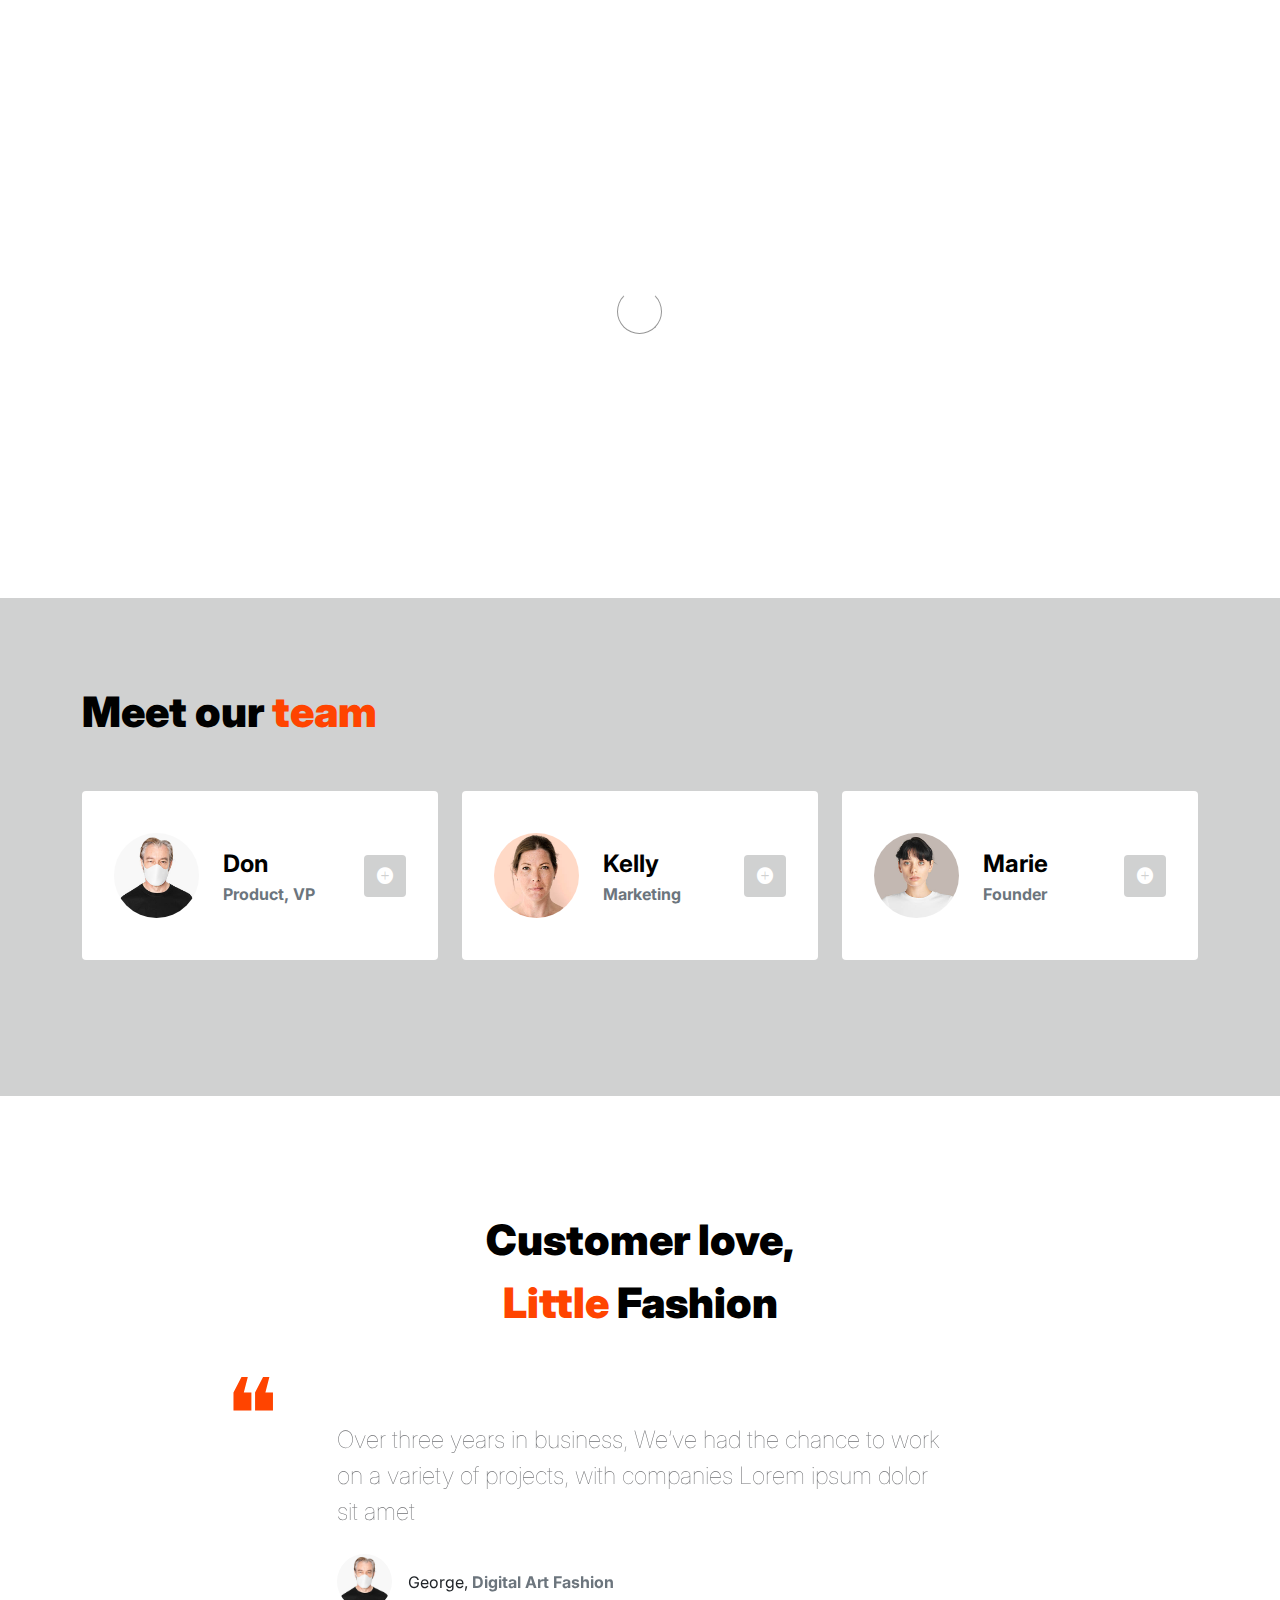
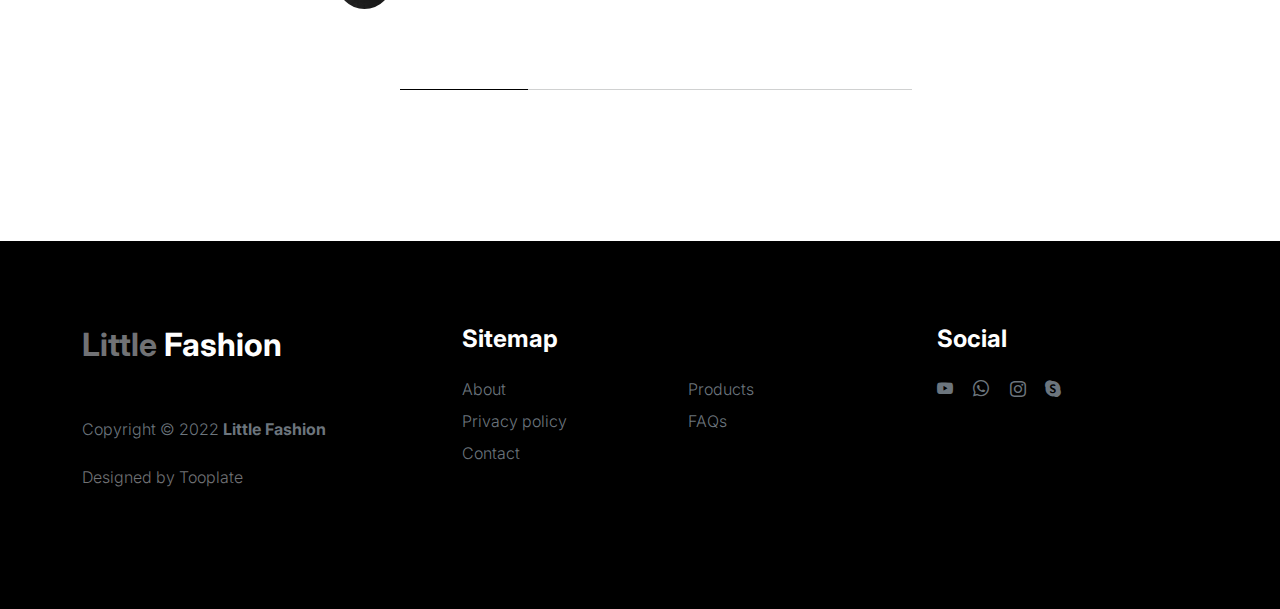
==== about.html @ 585306a7 "about.html" ====
<!doctype html>
<html lang="en">
    <head>
        <meta charset="utf-8">
        <meta name="viewport" content="width=device-width, initial-scale=1">

        <meta name="description" content="">
        <meta name="author" content="">

        <title>About | Pahae Muara Energi</title>

        <!-- CSS FILES -->
        <link rel="preconnect" href="https://fonts.googleapis.com">

        <link rel="preconnect" href="https://fonts.gstatic.com" crossorigin>

        <link href="https://fonts.googleapis.com/css2?family=Inter:wght@100;300;400;700;900&display=swap" rel="stylesheet">

        <link href="css/bootstrap.min.css" rel="stylesheet">
        <link href="css/bootstrap-icons.css" rel="stylesheet">

        <link rel="stylesheet" href="css/slick.css"/>

        <link href="css/tooplate-little-fashion.css" rel="stylesheet">
        
<!--

Tooplate 2127 Little Fashion

https://www.tooplate.com/view/2127-little-fashion

-->
    </head>
    
    <body>

        <section class="preloader">
            <div class="spinner">
                <span class="sk-inner-circle"></span>
            </div>
        </section>
    
        <main>

            <nav class="navbar navbar-expand-lg">
                <div class="container">
                    <button class="navbar-toggler" type="button" data-bs-toggle="collapse" data-bs-target="#navbarNav" aria-controls="navbarNav" aria-expanded="false" aria-label="Toggle navigation">
                        <span class="navbar-toggler-icon"></span>
                    </button>

                    <a class="navbar-brand" href="index.html">
                        <img src="images/favicon.png" alt="" class="img-fluid" width="25" height="32">  
                        <strong>PT Pahae Muara <span>Energi</span></strong>
                    </a>

                    <!--
                    <div class="d-lg-none">
                        <a href="sign-in.html" class="bi-person custom-icon me-3"></a>

                        <a href="product-detail.html" class="bi-bag custom-icon"></a>
                    </div>
                    -->

                    <div class="collapse navbar-collapse" id="navbarNav">
                        <ul class="navbar-nav mx-auto">
                            <li class="nav-item">
                                <a class="nav-link" href="index.html">Home</a>
                            </li>

                            <li class="nav-item">
                                <a class="nav-link active" href="about.html">About</a>
                            </li>

                            <li class="nav-item">
                                <a class="nav-link" href="products.html">Products & Services</a>
                            </li>

                            <li class="nav-item">
                                <a class="nav-link" href="faq.html">FAQs</a>
                            </li>

                            <li class="nav-item">
                                <a class="nav-link" href="contact.html">Contact</a>
                            </li>
                        </ul>

                        <!--
                        <div class="d-none d-lg-block">
                            <a href="sign-in.html" class="bi-person custom-icon me-3"></a>

                            <a href="product-detail.html" class="bi-bag custom-icon"></a>
                        </div>
                        -->
                        
                    </div>
                </div>
            </nav>

            <header class="site-header section-padding-img site-header-image">
                <div class="container">
                    <div class="row">

                        <div class="col-lg-6 col-12 header-info">
                            <h1>
                                <span class="d-block text-primary">Company</span>
                                <span class="d-block text-dark">Fashion</span>
                            </h1>
                        </div>
                    </div>
                </div>

                <img src="images/header/businesspeople-meeting-office-working.jpg" class="header-image img-fluid" alt="">
            </header>

            <section class="team section-padding">
                <div class="container">
                    <div class="row">

                        <div class="col-12">
                            <h2 class="mb-5">Meet our <span>team</span></h2>
                        </div>

                        <div class="col-lg-4 mb-4 col-12">
                            <div class="team-thumb d-flex align-items-center">
                                <img src="images/people/senior-man-wearing-white-face-mask-covid-19-campaign-with-design-space.jpeg" class="img-fluid custom-circle-image team-image me-4" alt="">

                                <div class="team-info">
                                    <h5 class="mb-0">Don</h5>
                                    <strong class="text-muted">Product, VP</strong>

                                    <!-- Button trigger modal -->
                                    <button type="button" class="btn custom-modal-btn" data-bs-toggle="modal" data-bs-target="#don">
                                      <i class="bi-plus-circle-fill"></i>
                                    </button>

                                </div>
                            </div>
                        </div>

                        <div class="col-lg-4 mb-4 col-12">
                            <div class="team-thumb d-flex align-items-center">
                                <img src="images/people/portrait-british-woman.jpeg" class="img-fluid custom-circle-image team-image me-4" alt="">

                                <div class="team-info">
                                    <h5 class="mb-0">Kelly</h5>
                                    <strong class="text-muted">Marketing</strong>

                                    <!-- Button trigger modal -->
                                    <button type="button" class="btn custom-modal-btn" data-bs-toggle="modal" data-bs-target="#kelly">
                                      <i class="bi-plus-circle-fill"></i>
                                    </button>
                                </div>
                            </div>
                        </div>

                        <div class="col-lg-4 mb-lg-0 mb-4 col-12">
                            <div class="team-thumb d-flex align-items-center">
                                <img src="images/people/beautiful-woman-face-portrait-brown-background.jpeg" class="img-fluid custom-circle-image team-image me-4" alt="">

                                <div class="team-info">
                                    <h5 class="mb-0">Marie</h5>
                                    <strong class="text-muted">Founder</strong>

                                    <!-- Button trigger modal -->
                                    <button type="button" class="btn custom-modal-btn" data-bs-toggle="modal" data-bs-target="#marie">
                                      <i class="bi-plus-circle-fill"></i>
                                    </button>
                                </div>
                            </div>
                        </div>

                    </div>
                </div>
            </section>

            <section class="testimonial section-padding">
                <div class="container">
                    <div class="row">

                        <div class="col-lg-9 mx-auto col-11">
                            <h2 class="text-center">Customer love, <br> <span>Little</span> Fashion</h2>

                            <div class="slick-testimonial">
                                <div class="slick-testimonial-caption">
                                    <p class="lead">Over three years in business, We’ve had the chance to work on a variety of projects, with companies Lorem ipsum dolor sit amet</p>

                                    <div class="slick-testimonial-client d-flex align-items-center mt-4">
                                        <img src="images/people/senior-man-wearing-white-face-mask-covid-19-campaign-with-design-space.jpeg" class="img-fluid custom-circle-image me-3" alt="">

                                        <span>George, <strong class="text-muted">Digital Art Fashion</strong></span>
                                    </div>
                                </div>

                                <div class="slick-testimonial-caption">
                                    <p class="lead">Over three years in business, We’ve had the chance to work on a variety of projects, with companies Lorem ipsum dolor sit amet</p>

                                    <div class="slick-testimonial-client d-flex align-items-center mt-4">
                                        <img src="images/people/beautiful-woman-face-portrait-brown-background.jpeg" class="img-fluid custom-circle-image me-3" alt="">

                                        <span>Sandar, <strong class="text-muted">Zoom Fashion Idea</strong></span>
                                    </div>
                                </div>

                                <div class="slick-testimonial-caption">
                                    <p class="lead">Over three years in business, We’ve had the chance to work on a variety of projects, with companies Lorem ipsum dolor sit amet</p>

                                    <div class="slick-testimonial-client d-flex align-items-center mt-4">
                                        <img src="images/people/portrait-british-woman.jpeg" class="img-fluid custom-circle-image me-3" alt="">

                                        <span>Marie, <strong class="text-muted">Art Fashion Design</strong></span>
                                    </div>
                                </div>

                                <div class="slick-testimonial-caption">
                                    <p class="lead">Over three years in business, We’ve had the chance to work on a variety of projects, with companies Lorem ipsum dolor sit amet</p>

                                    <div class="slick-testimonial-client d-flex align-items-center mt-4">
                                        <img src="images/people/woman-wearing-mask-face-closeup-covid-19-green-background.jpeg" class="img-fluid custom-circle-image me-3" alt="">

                                        <span>Catherine, <strong class="text-muted">Dress Fashion</strong></span>
                                    </div>
                                </div>
                            </div>
                        </div>

                    </div>
                </div>
            </section>

        </main>

        <footer class="site-footer">
            <div class="container">
                <div class="row">

                    <div class="col-lg-3 col-10 me-auto mb-4">
                        <h4 class="text-white mb-3"><a href="index.html">Little</a> Fashion</h4>
                        <p class="copyright-text text-muted mt-lg-5 mb-4 mb-lg-0">Copyright © 2022 <strong>Little Fashion</strong></p>
                        <br>
                        <p class="copyright-text">Designed by <a href="https://www.tooplate.com/" target="_blank">Tooplate</a></p>
                    </div>

                    <div class="col-lg-5 col-8">
                        <h5 class="text-white mb-3">Sitemap</h5>

                        <ul class="footer-menu d-flex flex-wrap">
                            <li class="footer-menu-item"><a href="about.html" class="footer-menu-link">About</a></li>

                            <li class="footer-menu-item"><a href="#" class="footer-menu-link">Products</a></li>

                            <li class="footer-menu-item"><a href="#" class="footer-menu-link">Privacy policy</a></li>

                            <li class="footer-menu-item"><a href="#" class="footer-menu-link">FAQs</a></li>

                            <li class="footer-menu-item"><a href="#" class="footer-menu-link">Contact</a></li>
                        </ul>
                    </div>

                    <div class="col-lg-3 col-4">
                        <h5 class="text-white mb-3">Social</h5>

                        <ul class="social-icon">

                            <li><a href="#" class="social-icon-link bi-youtube"></a></li>

                            <li><a href="#" class="social-icon-link bi-whatsapp"></a></li>

                            <li><a href="#" class="social-icon-link bi-instagram"></a></li>

                            <li><a href="#" class="social-icon-link bi-skype"></a></li>
                        </ul>
                    </div>

                </div>
            </div>
        </footer>

        <!-- TEAM MEMBER MODAL -->
        <div class="modal fade" id="don" tabindex="-1" aria-labelledby="exampleModalLabel" aria-hidden="true">
            <div class="modal-dialog modal-dialog-centered modal-lg">
                <div class="modal-content border-0">
                    <div class="modal-header flex-column">
                        <h3 class="modal-title" id="exampleModalLabel">Don Haruko</h3>

                        <h6 class="text-muted">Product, VP</h6>

                        <button type="button" class="btn-close" data-bs-dismiss="modal" aria-label="Close"></button>
                    </div>

                    <div class="modal-body">
                        <h5 class="mb-4">Over three years in business had the chance to work on variety of projects, with companies</h5>

                        <div class="row mb-4">
                            <div class="col-lg-6 col-12">
                                <p>Lorem ipsum dolor sit amet, consectetur adipiscing elit, sed do eiusmod tempor incididunt ut labore et dolore magna aliqua.</p>
                            </div>

                            <div class="col-lg-6 col-12">
                                <p>Incididunt ut labore et dolore magna aliqua. Quis ipsum suspendisse commodo viverra.</p>
                            </div>
                        </div>

                        <ul class="social-icon">
                            <li class="me-3"><strong>Where to find?</strong></li>

                            <li><a href="#" class="social-icon-link bi-youtube"></a></li>

                            <li><a href="#" class="social-icon-link bi-whatsapp"></a></li>

                            <li><a href="#" class="social-icon-link bi-instagram"></a></li>
                        </ul>
                    </div>
                </div>

            </div>
        </div>

        <!-- TEAM MEMBER MODAL -->
        <div class="modal fade" id="kelly" tabindex="-1" aria-labelledby="exampleModalLabel" aria-hidden="true">
            <div class="modal-dialog modal-dialog-centered modal-lg">
                <div class="modal-content border-0">
                    <div class="modal-header flex-column">
                        <h3 class="modal-title" id="exampleModalLabel">Kelly Lisa</h3>

                        <h6 class="text-muted">Global, Head of Marketing</h6>

                        <button type="button" class="btn-close" data-bs-dismiss="modal" aria-label="Close"></button>
                    </div>

                    <div class="modal-body">
                        <h5 class="mb-4">Over three years in business had the chance to work on variety of projects, with companies</h5>

                        <div class="row mb-4">
                            <div class="col-lg-6 col-12">
                                <p>Lorem ipsum dolor sit amet, consectetur adipiscing elit, sed do eiusmod tempor incididunt ut labore et dolore magna aliqua.</p>
                            </div>

                            <div class="col-lg-6 col-12">
                                <p>Incididunt ut labore et dolore magna aliqua. Quis ipsum suspendisse commodo viverra.</p>
                            </div>
                        </div>

                        <ul class="social-icon">
                            <li class="me-3"><strong>Where to find?</strong></li>

                            <li><a href="#" class="social-icon-link bi-facebook"></a></li>

                            <li><a href="#" class="social-icon-link bi-instagram"></a></li>
                        </ul>
                    </div>
                </div>

            </div>
        </div>

        <!-- TEAM MEMBER MODAL -->
        <div class="modal fade" id="marie" tabindex="-1" aria-labelledby="exampleModalLabel" aria-hidden="true">
            <div class="modal-dialog modal-dialog-centered modal-lg">
                <div class="modal-content border-0">
                    <div class="modal-header flex-column">
                        <h3 class="modal-title" id="exampleModalLabel">Marie Sam</h3>

                        <h6 class="text-muted">Founder & CEO</h6>

                        <button type="button" class="btn-close" data-bs-dismiss="modal" aria-label="Close"></button>
                    </div>

                    <div class="modal-body">
                        <h5 class="mb-4">Over three years in business had the chance to work on variety of projects, with companies</h5>

                        <div class="row mb-4">
                            <div class="col-lg-6 col-12">
                                <p>Lorem ipsum dolor sit amet, consectetur adipiscing elit, sed do eiusmod tempor incididunt ut labore et dolore magna aliqua.</p>
                            </div>

                            <div class="col-lg-6 col-12">
                                <p>Incididunt ut labore et dolore magna aliqua. Quis ipsum suspendisse commodo viverra.</p>
                            </div>
                        </div>

                        <ul class="social-icon">
                            <li class="me-3"><strong>Where to find?</strong></li>

                            <li><a href="#" class="social-icon-link bi-twitter"></a></li>

                            <li><a href="#" class="social-icon-link bi-linkedin"></a></li>

                            <li><a href="#" class="social-icon-link bi-envelope"></a></li>
                        </ul>
                    </div>
                </div>

            </div>
        </div>

        <!-- JAVASCRIPT FILES -->
        <script src="js/jquery.min.js"></script>
        <script src="js/bootstrap.bundle.min.js"></script>
        <script src="js/Headroom.js"></script>
        <script src="js/jQuery.headroom.js"></script>
        <script src="js/slick.min.js"></script>
        <script src="js/custom.js"></script>

    </body>
</html>
---- css/tooplate-little-fashion.css ----
/*

Tooplate 2127 Little Fashion

https://www.tooplate.com/view/2127-little-fashion

*/


/*---------------------------------------
  CUSTOM PROPERTIES ( VARIABLES )             
-----------------------------------------*/
:root {
  --white-color:                #FFFFFF;
  --primary-color:              #FF4400;
  --section-bg-color:           #f0f8ff;
  --dark-color:                 #000000;
  --grey-color:                 #d0d1d1;
  --p-color:                    #717275;

  --body-font-family:           'Inter', sans-serif;

  --h5-font-size:               24px;
  --p-font-size:                20px;
  --copyright-text-font-size:   16px;
  --product-link-font-size:     14px;
  --custom-link-font-size:      12px;

  --font-weight-thin:           100;
  --font-weight-light:          300;
  --font-weight-normal:         400;
  --font-weight-bold:           700;
  --font-weight-black:          900;
}

body,
html {
  height: 100%;
}

html {
  scroll-behavior: smooth;
}

@media screen and (prefers-reduced-motion: reduce) {
  html {
    scroll-behavior: auto;
  }
}

body {
    background: var(--white-color);
    font-family: var(--body-font-family);    
    position: relative;
}

/*---------------------------------------
  TYPOGRAPHY               
-----------------------------------------*/

h2,
h3,
h4,
h5,
h6 {
  color: var(--dark-color);
  line-height: inherit;
}

h1,
h2,
h3,
h4,
h5,
h6 {
  font-weight: var(--font-weight-bold);
}

h1,
h2 {
  font-weight: var(--font-weight-black);
}

h1 {
  font-size: 64px;
  line-height: normal;
}

h2 {
  font-size: 42px;
}

h3 {
  font-size: 36px;
}

h4 {
  font-size: 32px;
}

h5 {
  font-size: 24px;
}

h6 {
  font-size: 20px;
}

p {
  color: var(--p-color);
  font-size: var(--p-font-size);
  font-weight: var(--font-weight-light);
}

a, 
button {
  touch-action: manipulation;
  transition: all 0.3s;
}

a {
  color: var(--p-color);
  text-decoration: none;
}

a:hover {
  color: var(--primary-color);
}

.text-primary {
  color: var(--primary-color) !important;
}

::selection {
  background: var(--primary-color);
  color: var(--white-color);
}

/*---------------------------------------
  CUSTOM LINK               
-----------------------------------------*/
.custom-link {
  color: var(--p-color);
  font-size: var(--custom-link-font-size);
  font-weight: var(--font-weight-bold);
  text-transform: uppercase;
  position: relative;
}

.custom-link i {
  position: absolute;
  opacity: 0;
  bottom: 0;
  left: 100%;
  transition: all 0.3s;
  line-height: normal;
}

.custom-link:hover i {
  opacity: 1;
  left: 101%;
}

.lead {
  font-size: 1.5rem;
  font-weight: var(--font-weight-thin);
}

b,
strong {
  font-weight: var(--font-weight-bold);
}

/*---------------------------------------
  PRE LOADER               
-----------------------------------------*/
.preloader {
  position: fixed;
  top: 0;
  left: 0;
  width: 100%;
  height: 100%;
  z-index: 99999;
  display: flex;
  flex-flow: row nowrap;
  justify-content: center;
  align-items: center;
  background: none repeat scroll 0 0 var(--white-color);
}

.spinner {
  border: 1px solid transparent;
  border-radius: 5px;
  position: relative;
}

.spinner::before {
  content: '';
  box-sizing: border-box;
  position: absolute;
  top: 50%;
  left: 50%;
  width: 45px;
  height: 45px;
  margin-top: -10px;
  margin-left: -23px;
  border-radius: 50%;
  border: 1px solid #959595;
  border-top-color: var(--white-color);
  animation: spinner .9s linear infinite;
}

@keyframes spinner {
  to {transform: rotate(360deg);}
}

/*---------------------------------------
  CUSTOM BUTTON & ICON              
-----------------------------------------*/
.custom-btn {
  background: var(--dark-color);
  border-radius: 50px;
  color: var(--white-color);
  font-size: var(--copyright-text-font-size);
  text-transform: uppercase;
  padding: 16.50px 20px;
}

.social-btn {
  background: transparent;
  border: 1px solid var(--grey-color);
  color: var(--dark-color);
  text-transform: none;
}

.social-btn:hover {
  border-color: transparent;
}

.cart-form-select {
  border-radius: 0;
  padding-top: 15px;
  padding-bottom: 15px;
}

.cart-btn {
  border-radius: 0;
  width: 100%;
  font-size: var(--product-link-font-size);
}

.custom-btn:hover,
.slick-slideshow .custom-btn:hover {
  background: var(--primary-color);
  color: var(--white-color);
}

.custom-icon {
  color: var(--p-color);
  font-size: 24px;
}

.custom-icon {
  display: inline-block;
  vertical-align: middle;
}

.bi-bag.custom-icon {
  font-size: 17px;
}

.featured-icon {
  color: var(--grey-color);
  font-size: 52px;
}

/*---------------------------------------
  DIV SEPARATOR               
-----------------------------------------*/
.div-separator {
  position: relative;
}

.div-separator::before {
  content: "";
  height: 1px;
  background: var(--grey-color);
  display: block;
  width: 100%;
}

.div-separator span {
  position: absolute;
  top: 50%;
  margin-left: -22.5px;
  left: 50%;
  text-align: center;
  background: var(--white-color);
  margin-top: -11px;
  color: var(--dark-color);
  font-weight: var(--font-weight-bold);
  font-size: 14px;
  width: 35px;
  text-transform: uppercase;
}

/*---------------------------------------
  FULL IMAGE               
-----------------------------------------*/
.full-image-img {
  display: block;
  position: absolute;
  z-index: -1;
  right: 0;
  width: 100%;
  bottom: -120px;
  min-width: 650px;
}

@media (min-width: 1600px) {
  .full-image-img {
    bottom: -200px;
  }
}

/*---------------------------------------
  NAVIGATION               
-----------------------------------------*/
.navbar {
  background: var(--white-color);
  position: fixed;
  top: 0;
  right: 0;
  left: 0;
  padding: 15px 0;
  z-index: 2;
  will-change: transform;
  transition: transform 300ms linear;
}

.navbar span, h2 span, h4 span {
	color: var(--primary-color);
}

.navbar.headroom--not-top {
  padding: 10px 0;
}

.headroom--pinned {
  transform: translate(0, 0);
}

.headroom--unpinned {
  transform: translate(0, -150%);
}

.navbar-brand {
  color: var(--dark-color);
  font-size: 18px;
  font-weight: var(--font-weight-light);
  margin: 0;
  padding: 0;
}

.navbar-expand-lg .navbar-nav .nav-link {
  display: inline-block;
  padding: 0;
  margin-right: 1.5rem;
  margin-left: 1.5rem;
}

.nav-link {
  color: var(--p-color);
  font-size: 16px;
  position: relative;
}

.navbar .nav-link::after {
  position: absolute;
  top: 100%;
  left: 0;
  width: 100%;
  height: 2px;
  background: var(--grey-color);
  content: '';
  opacity: 0;
  -webkit-transition: opacity 0.3s, -webkit-transform 0.3s;
  -moz-transition: opacity 0.3s, -moz-transform 0.3s;
  transition: opacity 0.3s, transform 0.3s;
  -webkit-transform: translateY(10px);
  -moz-transform: translateY(10px);
  transform: translateY(10px);
}

.navbar .nav-link.active::after, 
.navbar .nav-link:hover::after {
  opacity: 1;
  -webkit-transform: translateY(0px);
  -moz-transform: translateY(0px);
  transform: translateY(0px);
}

.navbar .nav-link.active,
.navbar .nav-link:hover {
  color: var(--primary-color);
}

.nav-link:focus, 
.nav-link:hover {
  color: var(--p-color);
}

.navbar-toggler {
  border: 0;
  padding: 0;
  cursor: pointer;
  margin: 0;
  width: 20px;
  height: 25px;
  outline: none;
}

.navbar-toggler:focus {
  outline: none;
  box-shadow: none;
}

.navbar-toggler[aria-expanded="true"] .navbar-toggler-icon {
  background: transparent;
}

.navbar-toggler[aria-expanded="true"] .navbar-toggler-icon:before,
.navbar-toggler[aria-expanded="true"] .navbar-toggler-icon:after {
  transition: top 300ms 50ms ease, -webkit-transform 300ms 350ms ease;
  transition: top 300ms 50ms ease, transform 300ms 350ms ease;
  transition: top 300ms 50ms ease, transform 300ms 350ms ease, -webkit-transform 300ms 350ms ease;
  top: 0;
}

.navbar-toggler[aria-expanded="true"] .navbar-toggler-icon:before {
  transform: rotate(45deg);
}

.navbar-toggler[aria-expanded="true"] .navbar-toggler-icon:after {
  transform: rotate(-45deg);
}

.navbar-toggler .navbar-toggler-icon {
  background: var(--dark-color);
  transition: background 10ms 300ms ease;
  display: block;
  width: 25px;
  height: 2px;
  position: relative;
}

.navbar-toggler .navbar-toggler-icon::before,
.navbar-toggler .navbar-toggler-icon::after {
  transition: top 300ms 350ms ease, -webkit-transform 300ms 50ms ease;
  transition: top 300ms 350ms ease, transform 300ms 50ms ease;
  transition: top 300ms 350ms ease, transform 300ms 50ms ease, -webkit-transform 300ms 50ms ease;
  position: absolute;
  right: 0;
  left: 0;
  background: var(--dark-color);
  width: 25px;
  height: 2px;
  content: '';
}

.navbar-toggler .navbar-toggler-icon:before {
  top: -8px;
}

.navbar-toggler .navbar-toggler-icon:after {
  top: 8px;
}

/*---------------------------------------
  SITE HEADER              
-----------------------------------------*/
.site-header {
  background-color: var(--section-bg-color);
  position: relative;
  overflow: hidden;
  margin-top: 86px;
}

.site-header.section-padding {
  padding-top: 7rem;
  padding-bottom: 7rem;
}

.site-header.section-padding-img {
  padding-top: 10rem;
  padding-bottom: 10rem;
}

.header-image {
  position: absolute;
  top: 0;
  right: 0;
  width: 50%;
  height: 100%;
  object-fit: cover;
}

/*---------------------------------------
  SLICK SLIDESHOW               
-----------------------------------------*/
@media (min-width: 992px) {
  .slick-slideshow {
    height: 120vh;
  }
}

.slick-slideshow {
  margin-top: 50px;
}

.slick-title {
  color: var(--white-color);
}

.slick-custom {
  position: relative;
}

.slick-custom img {
  width: 100%;
  object-fit: cover;
}

.slick-bottom {
  background: linear-gradient(to top, var(--dark-color), transparent 90%);
  position: absolute;
  z-index: 2;
  bottom: 0;
  right: 0;
  left: 0;
  width: 100%;
  height: 100%;
}

.slick-bottom .container {
  position: absolute;
  top: 40%;
  left: 50%;
  transform: translate(-50%, -40%);
}

.slick-overlay {
  background: linear-gradient(to top, #000, transparent 120%);
  position: absolute;
  top: 0;
  right: 0;
  bottom: 0;
  left: 0;
}

.slick-slideshow .custom-btn {
  font-weight: var(--font-weight-bold);
  display: inline-block;
  padding-right: 32px;
  padding-left: 32px;
}

@media (min-width: 576px) {
  .slick-slideshow .slick-dots {
    max-width: 540px;
  }
}

@media (min-width: 768px) {
  .slick-slideshow .slick-dots {
    max-width: 720px;
  }
}

@media (min-width: 992px) {
  .slick-slideshow .slick-dots {
    max-width: 960px;
  }
}

@media (min-width: 1200px) {
  .slick-slideshow .slick-dots {
    max-width: 1140px;
  }
}

@media (min-width: 1400px) {
  .slick-slideshow .slick-dots {
    max-width: 1320px;
  }
}

.slick-slideshow .slick-dots {
  position: absolute;
  z-index: 2;
  top: 50%;
  left: 0;
  right: 0;
  transform: translate(0, -50%);
  margin: 0 auto;
  padding: 0;
}

.slick-slideshow .slick-dots li {
  background: transparent;
  border: 5px solid rgba(255, 255, 255, 0.35);
  border-radius: 100%;
  display: block;
  width: 30px;
  height: 30px;
  margin: 10px;
  padding: 5px;
  margin-left: auto;
  cursor: pointer;
}

.slick-slideshow .slick-dots button {
  background: transparent;
  border: none;
  color: transparent;
  display: block;
  width: 100%;
  height: 0;
  margin: 0;
  padding: 0;
  outline: none;
  height: 0;
}

.slick-slideshow .slick-dots li:hover,
.slick-slideshow .slick-dots .slick-active {
  background: var(--white-color);
}

/*---------------------------------------
  CUSTOM CIRCLE IMAGES               
-----------------------------------------*/

.custom-circle-image {
  border-radius: 100px;
  width: 55px;
  height: 55px;
}

.custom-circle-image.team-image {
  width: 85px;
  height: 85px;
}

/*---------------------------------------
  TESTIMONIAL               
-----------------------------------------*/
.slick-testimonial .slick-list,
.slick-testimonial .slick-track {
  height: 100%;
}

.slick-testimonial {
  margin: auto;
}

.slick-testimonial-caption {
  quotes: '❝' '❞';
  position: relative;
  padding: 5rem 7rem;
}

.slick-testimonial-caption::before {
  content: open-quote;
  display: inline-block;
  color: var(--primary-color);
  font-family: auto;
  font-size: 100px;
  height: 0;
  position: absolute;
  top: 0;
  left: 0;
}

.slick-testimonial .slick-dots {
  text-align: center;
}

.slick-testimonial .slick-dots li {
  background: var(--grey-color);
  display: inline-block;
  vertical-align: top;
  width: 16%;
  height: 1px;
}

.slick-testimonial .slick-dots button {
  background: transparent;
  border: none;
  color: transparent;
  display: block;
  width: 100%;
  height: 0;
  margin: 0;
  padding: 0;
}

.slick-testimonial .slick-dots li:hover,
.slick-testimonial .slick-dots .slick-active {
  background: var(--dark-color);
}

/*---------------------------------------
  SECTION               
-----------------------------------------*/
section {
  content-visibility: auto;
  contain-intrinsic-size: 700px;
}

.section-padding {
  padding-top: 7rem;
  padding-bottom: 7rem;
}

.featured {
  background: var(--section-bg-color);
}

/*---------------------------------------
  ABOUT               
-----------------------------------------*/
.about .nav-pills .nav-item {
  width: 100%;
}

.about .nav-pills .nav-link {
  color: var(--grey-color);
  font-size: 18px;
  font-weight: var(--font-weight-bold);
  border-left: 1px solid var(--grey-color);
  border-radius: 0;
  padding-right: 0;
}

.about .nav-pills .nav-link:hover,
.about .nav-pills .nav-link.active, 
.about .nav-pills .show>.nav-link {
  background: transparent;
  border-left-color: var(--primary-color);
  color: var(--primary-color);
}

/*---------------------------------------
  FAQ ACCORDION               
-----------------------------------------*/
.accordion-item {
  background-color: transparent;
  border-top: 0;
  border-right: 0;
  border-left: 0;
}

.accordion-button {
  background-color: transparent;
  box-shadow: none;
}

.accordion-button:not(.collapsed) {
  background: transparent;
  box-shadow: none;
}

button:focus:not(:focus-visible) {
  border-color: transparent;
  box-shadow: none;
}

.accordion-body {
  border-top: 1px solid rgba(0,0,0,.125);
}

.accordion-button {
  font-size: 1.5rem;
  font-weight: var(--font-weight-normal);
  padding-top: 1.5rem;
  padding-right: 0;
  padding-bottom: 1.5rem;
  padding-left: 0;
}

.accordion-body {
  padding: 2rem 0;
}

/*---------------------------------------
  TEAM MEMBERS               
-----------------------------------------*/
.team {
  background: var(--grey-color);
}

.team-thumb {
  background: var(--white-color);
  position: relative;
  border-radius: .25rem;
  padding: 42px 32px;
}

.team-info {
  width: 100%;
}

.custom-modal-btn {
  background: var(--grey-color);
  color: var(--white-color);
  position: absolute;
  top: 0;
  right: 0;
  bottom: 0;
  margin: auto 32px;
  width: 42px;
  height: 42px;
}

.modal-body {
  padding: 4rem;
}

.modal-header {
  padding-top: 7rem;
  padding-bottom: 5rem;
}

.modal-header .btn-close {
  position: absolute;
  top: 0;
  right: 0;
  font-size: 24px;
  margin: 32px;
}

#cart-modal .modal-header .btn-close {
  z-index: 2;
  margin: 22px;
}

#cart-modal .modal-header {
  border-bottom: 0;
  padding: 0;
}

#cart-modal .modal-footer {
  padding: 2rem 4rem;
}

/*---------------------------------------
  SKILL - PROGRESS BAR               
-----------------------------------------*/
.skill-thumb strong {
  display: inline-block;
  margin-bottom: 6px;
}

.skill-thumb span {
  color: var(--dark-color);
  font-size: 24px;
  font-weight: var(--font-weight-bold);
}

.skill-thumb .progress {
  background: var(--white-color);
  box-shadow: none;
  border-radius: 100px;
  height: 1px;
  margin-bottom: 16px;
}

.skill-thumb .progress .progress-bar-primary {
  background: var(--grey-color);
}

/*---------------------------------------
  PRODUCT               
-----------------------------------------*/
.front-product {
  background: var(--section-bg-color);
}

.product-thumb {
  background: var(--white-color);
  position: relative;
  transition: all 0.5s ease-out;
}

.product-image {
  transition: all 0.5s ease-out;
}

.product-thumb:hover .product-image {
  box-shadow: 0 1rem 3rem rgba(0,0,0,.175);
}

.product-top {
  position: absolute;
  top: 0;
  right: 0;
  left: 0;
  margin: 20px;
}

.product-info {
  padding: 30px 20px;
}

.product-description,
.product-cart-thumb {
  padding: 0 20px;
}

.product-icon {
  color: var(--white-color);
}

.product-title-link {
  color: var(--dark-color);
}

.product-additional-link {
  display: inline-block;
  vertical-align: top;
  font-size: var(--product-link-font-size);
  margin-top: 32px;
  margin-right: 12px;
}

.product-alert {
  background: var(--white-color);
  color: var(--p-color);
  font-size: var(--custom-link-font-size);
  font-weight: var(--font-weight-bold);
  padding: 3px 10px;
}

.product-p {
  font-size: var(--product-link-font-size);
}

.view-all {
  text-transform: uppercase;
  color: var(--p-color);
  font-size: 13px;
  font-weight: var(--font-weight-bold);
  border-bottom: 2px solid var(--grey-color);
  padding-bottom: 6px;
}

/*---------------------------------------
  CONTACT              
-----------------------------------------*/
.contact-info {
  padding: 40px;
}

.contact-form .form-control {
  border-color: var(--grey-color);
  font-weight: var(--font-weight-normal);
}

.form-floating>label {
  color: var(--grey-color);
  font-weight: var(--font-weight-normal);
}

.contact-form button[type='submit'] {
  background: var(--dark-color);
  border: none;
  border-radius: 100px;
  color: var(--white-color);
  font-weight: var(--font-weight-bold);
  text-transform: uppercase;
  padding: 16px;
}

.contact-form button[type='submit']:hover {
  background: var(--primary-color);
}

/*---------------------------------------
  SITE FOOTER               
-----------------------------------------*/
.site-footer {
  background: var(--dark-color);
  padding-top: 5rem;
  padding-bottom: 5rem;
}

.footer-menu {
  margin: 0;
  padding: 0;
}

.footer-menu-item {
  display: block;
  width: 50%;
}

.footer-menu-link {
  color: #6c757d;
  font-weight: var(--font-weight-light);
  display: inline-block;
  vertical-align: top;
  margin-top: 4px;
  margin-bottom: 4px;
}

.site-footer .social-icon-link {
  margin-top: 4px;
}

.site-footer .social-icon-link:hover,
.footer-menu-link:hover {
  color: var(--white-color);
}

.copyright-text {
  font-size: var(--copyright-text-font-size);
}

/*---------------------------------------
  SOCIAL ICON               
-----------------------------------------*/
.social-icon {
  margin: 0;
  padding: 0;
}

.social-icon li {
  list-style: none;
  display: inline-block;
  vertical-align: top;
}

.social-icon-link {
  color: #6c757d;
  font-size: 1rem;
  display: inline-block;
  vertical-align: top;
  margin-bottom: 4px;
  margin-right: 15px;
}

.social-icon-link:hover {
  color: var(--primary-color);
}

/*---------------------------------------
  RESPONSIVE STYLES               
-----------------------------------------*/
@media screen and (max-width: 1200px) {
  h1 {
    font-size: 62px;
  }
}

@media screen and (max-width: 991px) {
  h1 {
    font-size: 42px;
    margin-bottom: 0;
  }

  h2 {
    font-size: 36px;
  }

  h3 {
    font-size: 32px;
  }

  h4 {
    font-size: 28px;
  }

  h5 {
    font-size: 24px;
  }

  h6 {
    font-size: 20px;
  }

  .lead {
    font-size: 16px;
  }

  .navbar-expand-lg .navbar-nav .nav-link {
    margin-top: 1rem;
  }

  .site-header {
    background-position: bottom;
  }

  #cart-modal .modal-header .btn-close {
    margin: 22px 14px;
  }

  .custom-btn {
    font-size: 14px;
    padding: 13.5px 20px;
  }

  .slick-slideshow .custom-btn {
    padding-right: 27px;
    padding-left: 27px;
  }

  .social-login,
  .div-separator {
    width: 75% !important;
  }

  #cart-modal .modal-footer .row {
    width: 100% !important;
  }

  .site-header.section-padding,
  .section-padding {
    padding-top: 4rem;
    padding-bottom: 4rem;
  }

  .site-header-image.section-padding {
    padding-bottom: 0;
  }

  .header-info {
    padding-top: 50px;
    padding-bottom: 100px;
  }

  .header-image {
    position: relative;
    top: auto;
    bottom: 0;
    left: 0;
    width: auto;
    height: auto;
  }

  .slick-testimonial-caption {
    padding: 6rem 3rem 4rem 3rem;
  }

  .slick-slideshow .slick-dots li {
    width: 25px;
    height: 25px;
  }

  .modal-header {
    padding-top: 6rem;
    padding-bottom: 2rem;
  }

  .modal-body {
    padding: 2rem;
  }

  #cart-modal .modal-footer {
    padding-right: 0;
    padding-left: 0;
  }

  #cart-modal .modal-body {
    padding: 4rem 2rem 2rem 2rem;
  }

  .full-image-img {
    bottom: 0;
  }
}
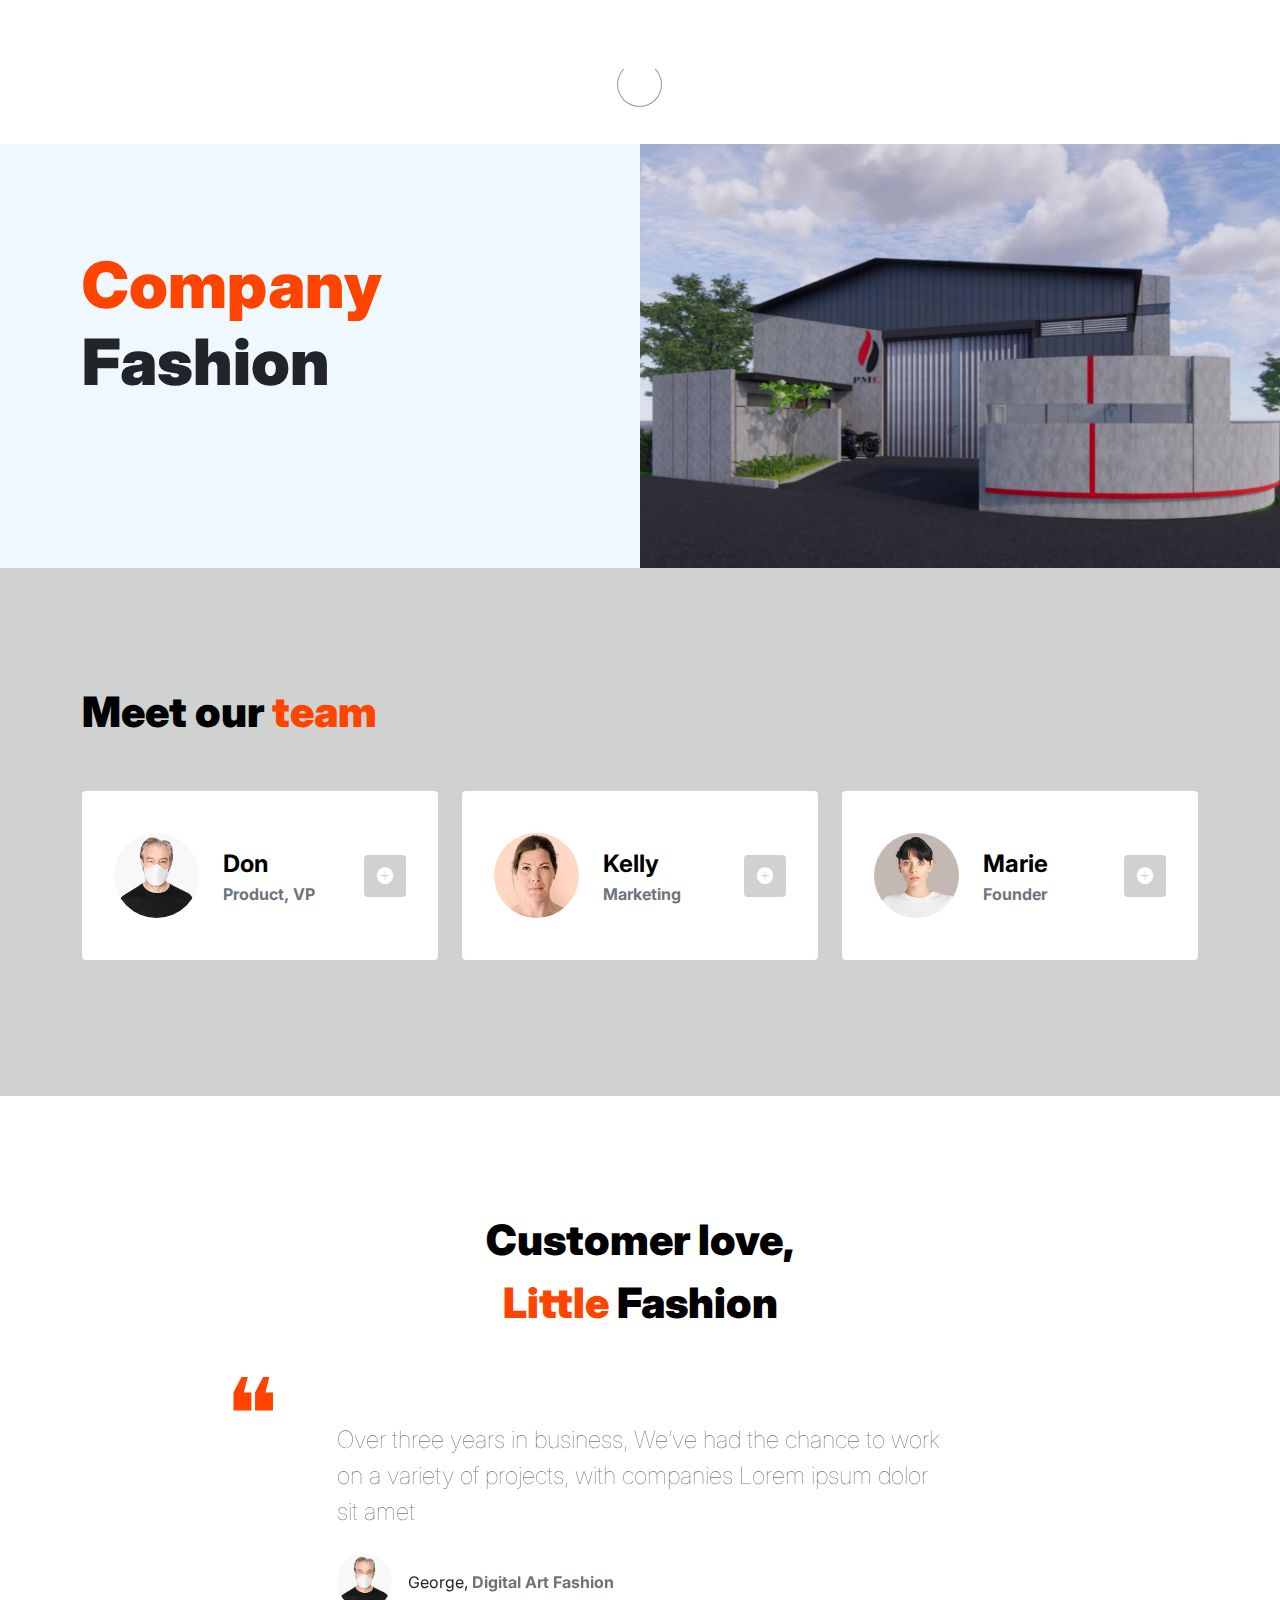
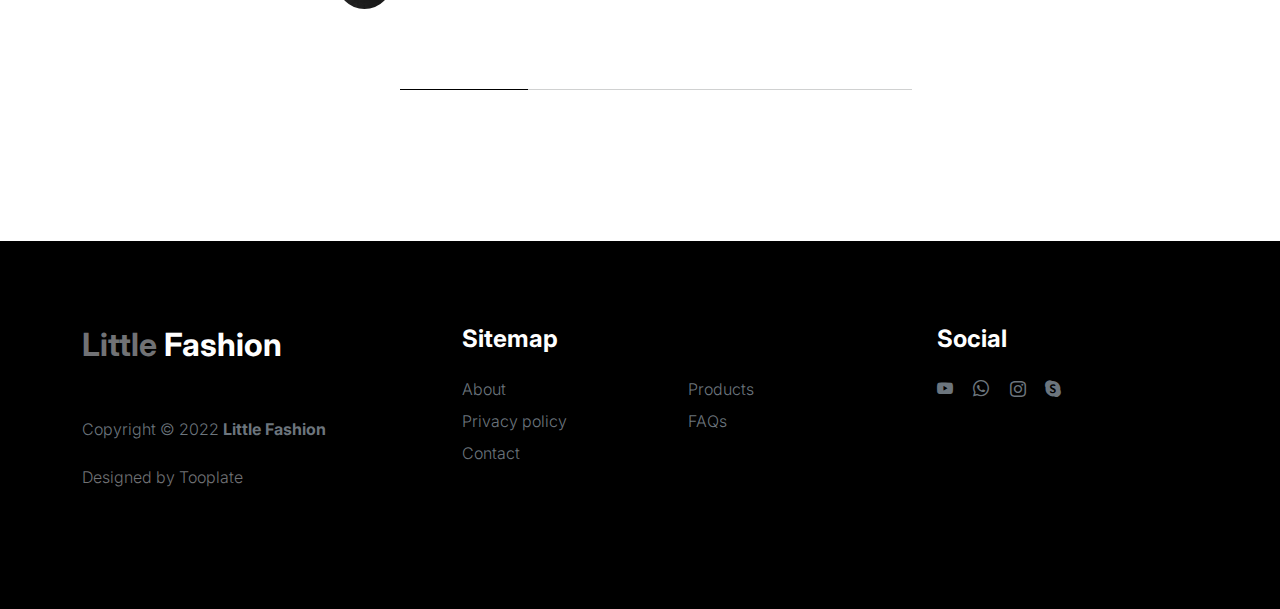
==== commit 46612bb5: "about.html" ====
--- a/about.html
+++ b/about.html
@@ -109,7 +109,7 @@
                     </div>
                 </div>
 
-                <img src="images/header/businesspeople-meeting-office-working.jpg" class="header-image img-fluid" alt="">
+                <img src="images/header/PME_Gedung_3D.jpg" class="header-image img-fluid" alt="">
             </header>
 
             <section class="team section-padding">
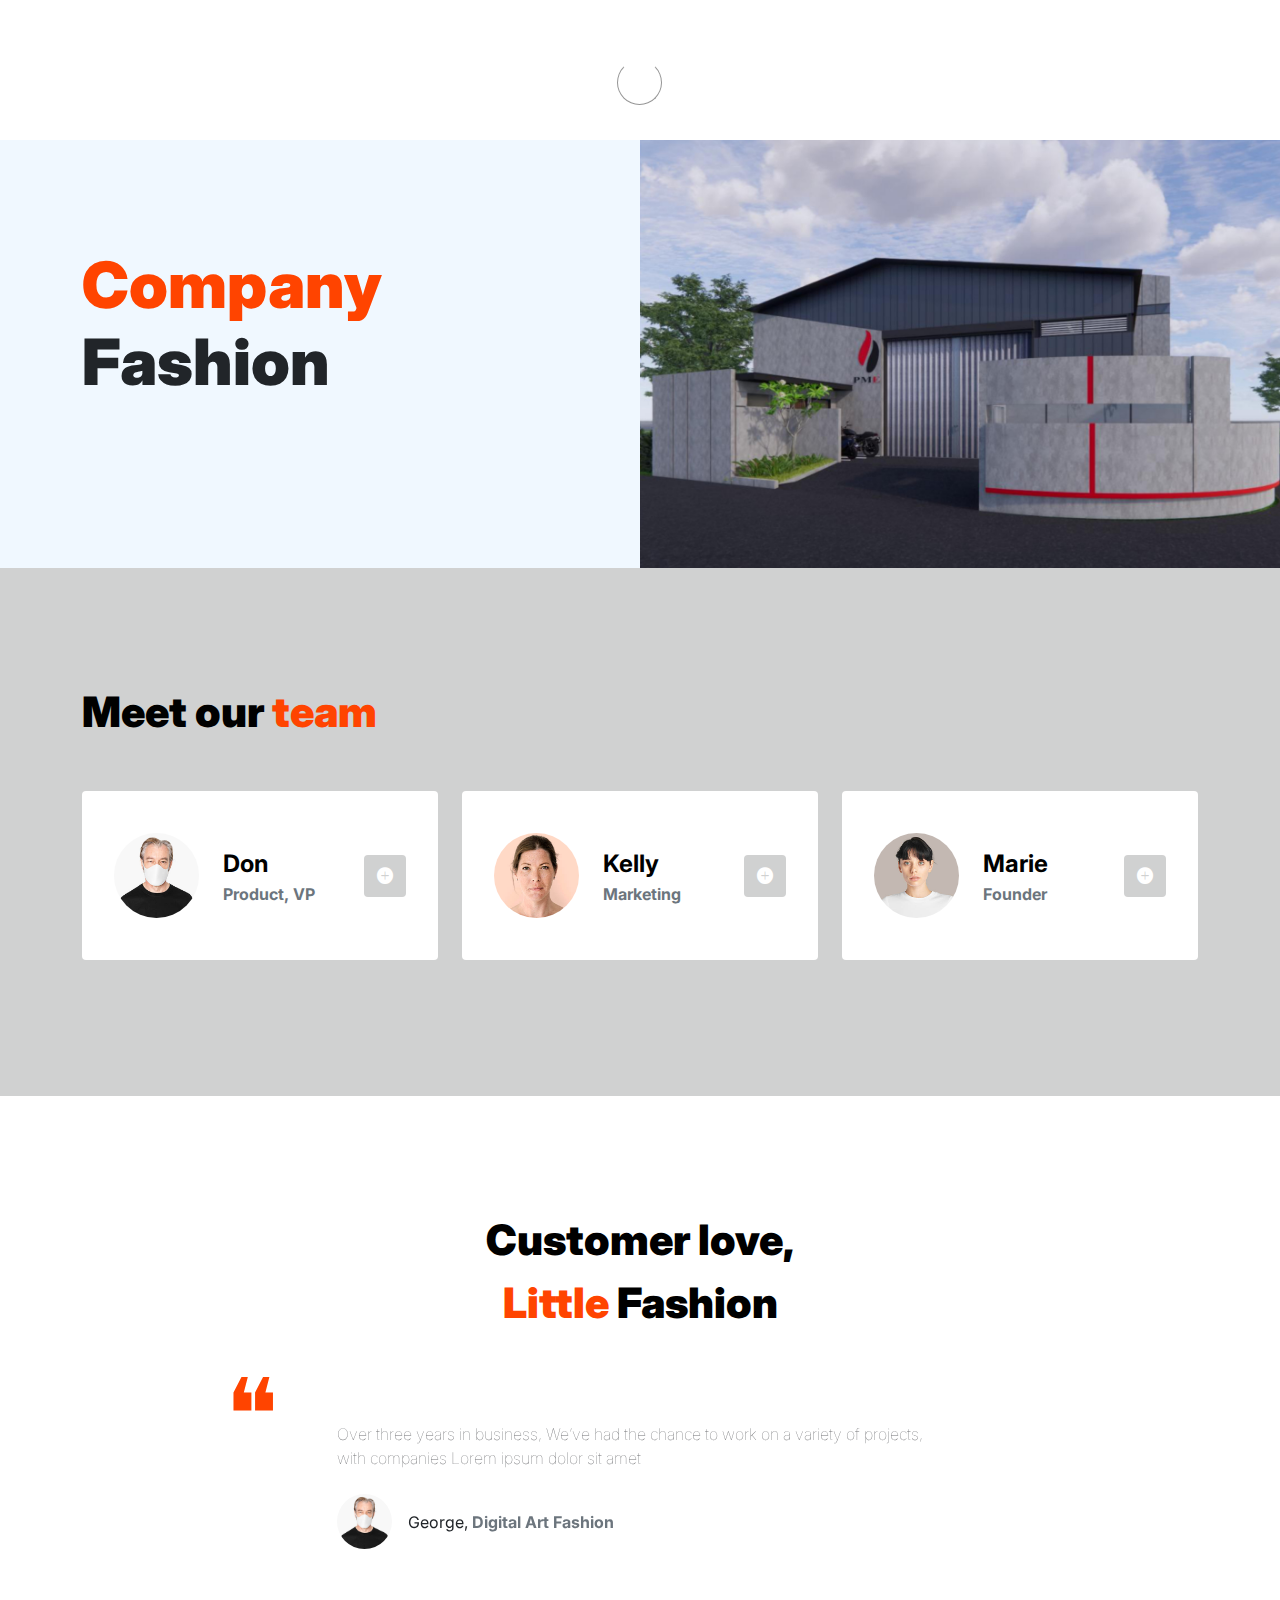
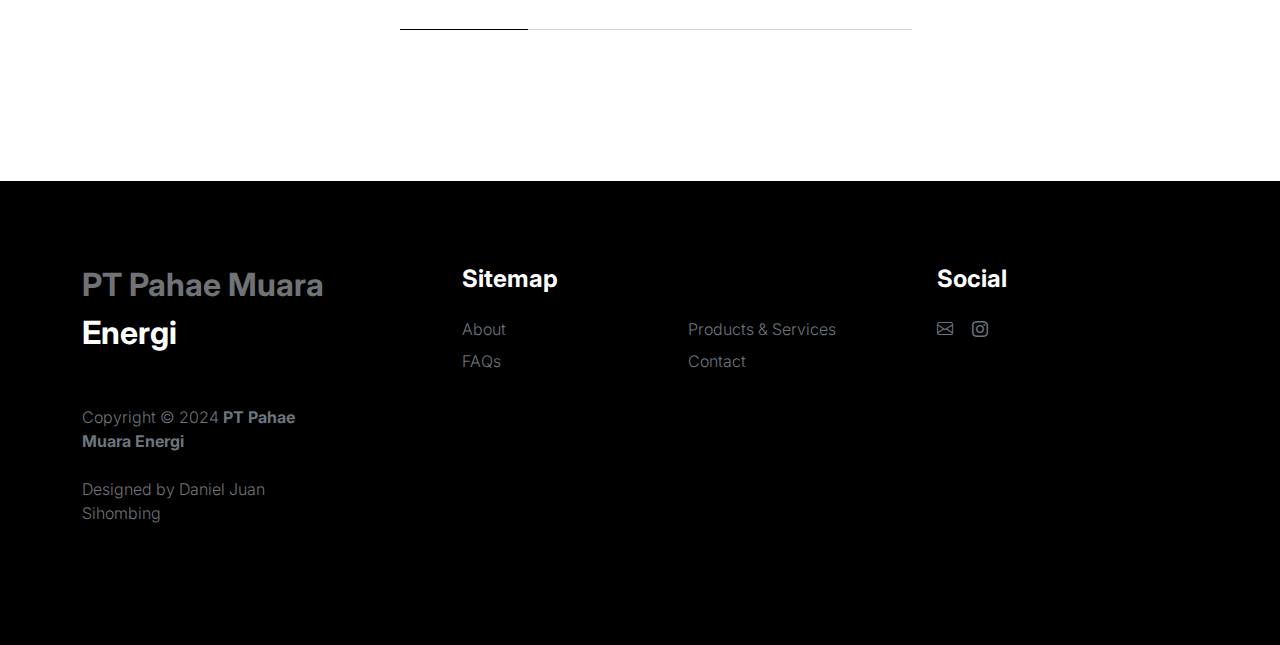
==== commit 5d166c3e: "about.html" ====
--- a/about.html
+++ b/about.html
@@ -234,10 +234,10 @@
                 <div class="row">
 
                     <div class="col-lg-3 col-10 me-auto mb-4">
-                        <h4 class="text-white mb-3"><a href="index.html">Little</a> Fashion</h4>
-                        <p class="copyright-text text-muted mt-lg-5 mb-4 mb-lg-0">Copyright © 2022 <strong>Little Fashion</strong></p>
+                        <h4 class="text-white mb-3"><a href="index.html">PT Pahae Muara</a> Energi</h4>
+                        <p class="copyright-text text-muted mt-lg-5 mb-4 mb-lg-0">Copyright © 2024 <strong>PT Pahae Muara Energi</strong></p>
                         <br>
-                        <p class="copyright-text">Designed by <a href="https://www.tooplate.com/" target="_blank">Tooplate</a></p>
+                        <p class="copyright-text">Designed by <a href="https://www.instagram.com/danieljuans/" target="_blank">Daniel Juan Sihombing</a></p>
                     </div>
 
                     <div class="col-lg-5 col-8">
@@ -246,9 +246,8 @@
                         <ul class="footer-menu d-flex flex-wrap">
                             <li class="footer-menu-item"><a href="about.html" class="footer-menu-link">About</a></li>
 
-                            <li class="footer-menu-item"><a href="#" class="footer-menu-link">Products</a></li>
-
-                            <li class="footer-menu-item"><a href="#" class="footer-menu-link">Privacy policy</a></li>
+                            <li class="footer-menu-item"><a href="#" class="footer-menu-link">Products & Services</a></li>
+
 
                             <li class="footer-menu-item"><a href="#" class="footer-menu-link">FAQs</a></li>
 
@@ -261,13 +260,21 @@
 
                         <ul class="social-icon">
 
+                            <!--
                             <li><a href="#" class="social-icon-link bi-youtube"></a></li>
-
+                            -->
+
+                            <!--
                             <li><a href="#" class="social-icon-link bi-whatsapp"></a></li>
-
-                            <li><a href="#" class="social-icon-link bi-instagram"></a></li>
-
+                            -->
+
+                            <li><a href="mailto:sales@pahaemuaraenergi.co.id" class="social-icon-link bi-envelope"></a></li>
+                            
+                            <li><a href="https://www.instagram.com/pahaemuaraenergi/" class="social-icon-link bi-instagram"></a></li>
+
+                            <!--
                             <li><a href="#" class="social-icon-link bi-skype"></a></li>
+                            -->
                         </ul>
                     </div>
 
--- a/css/tooplate-little-fashion.css
+++ b/css/tooplate-little-fashion.css
@@ -162,7 +162,7 @@
 }
 
 .lead {
-  font-size: 1.5rem;
+  font-size: 1.0rem;
   font-weight: var(--font-weight-thin);
 }
 
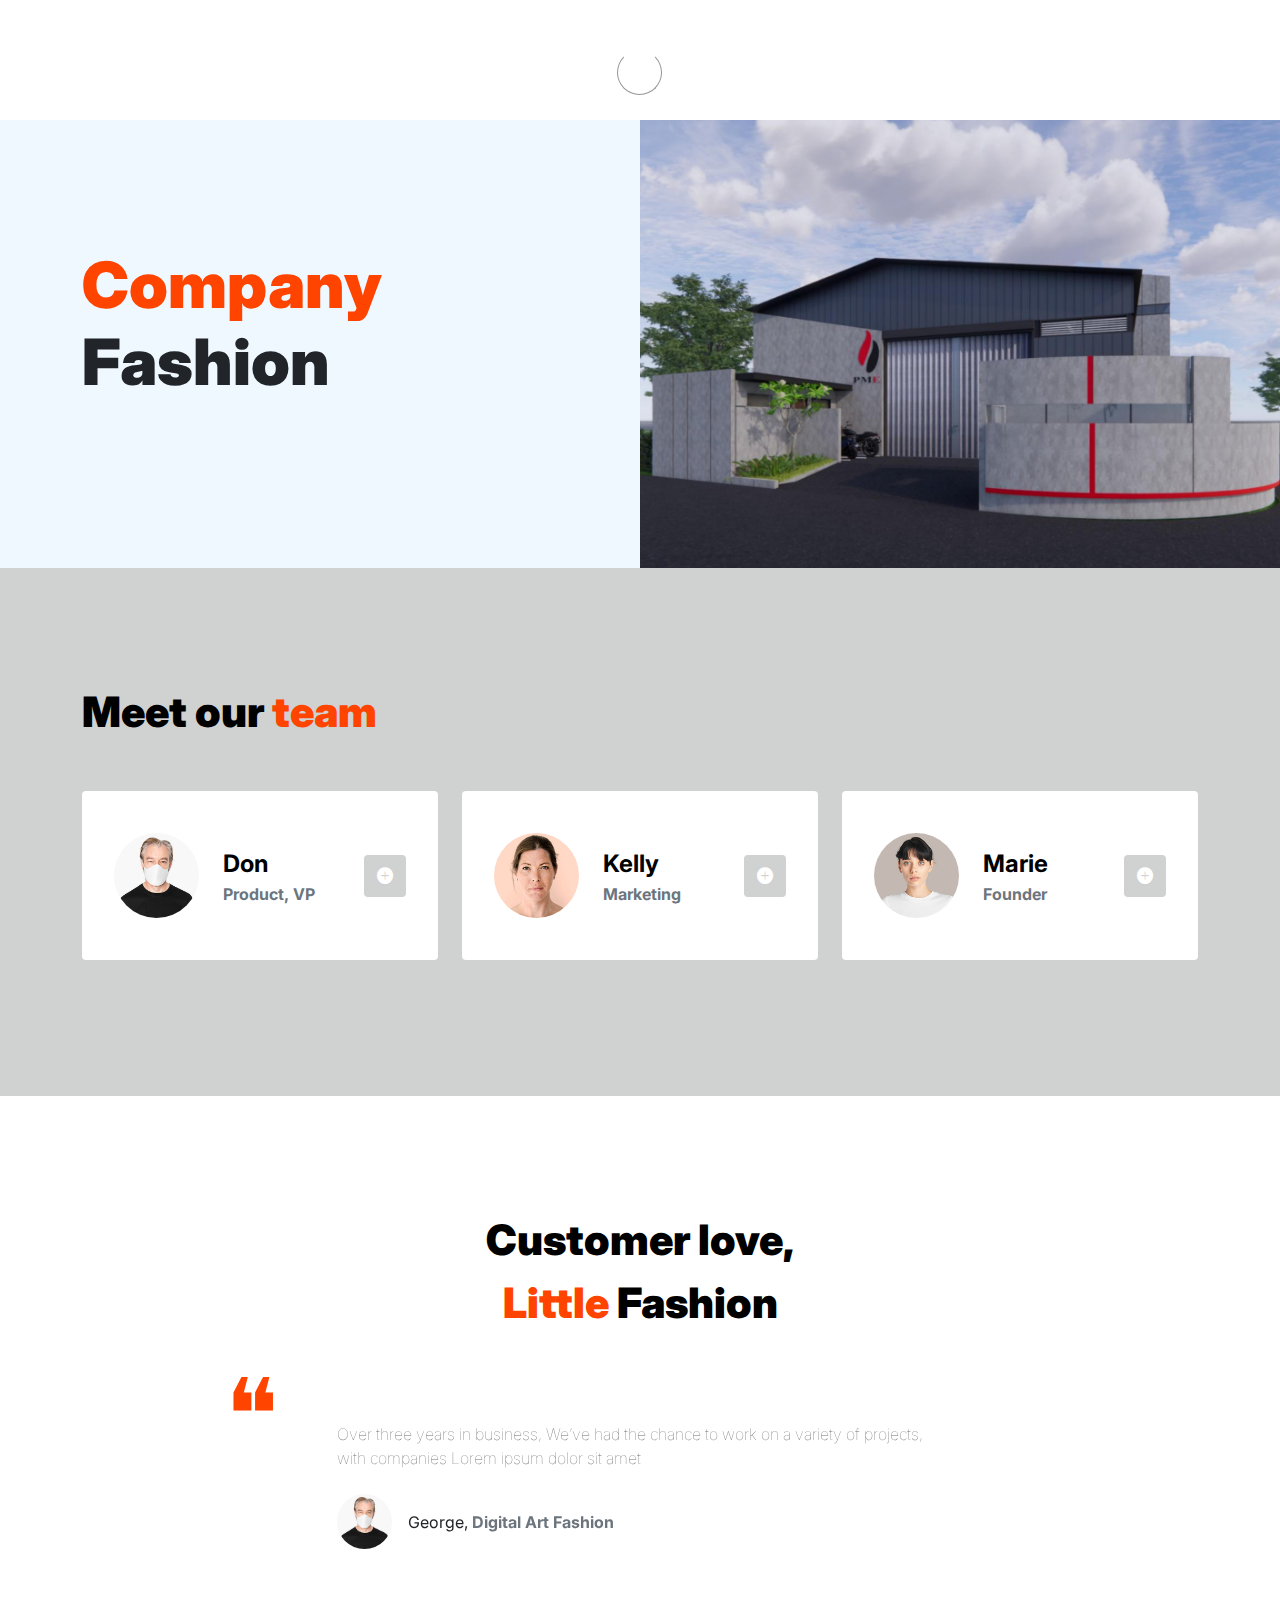
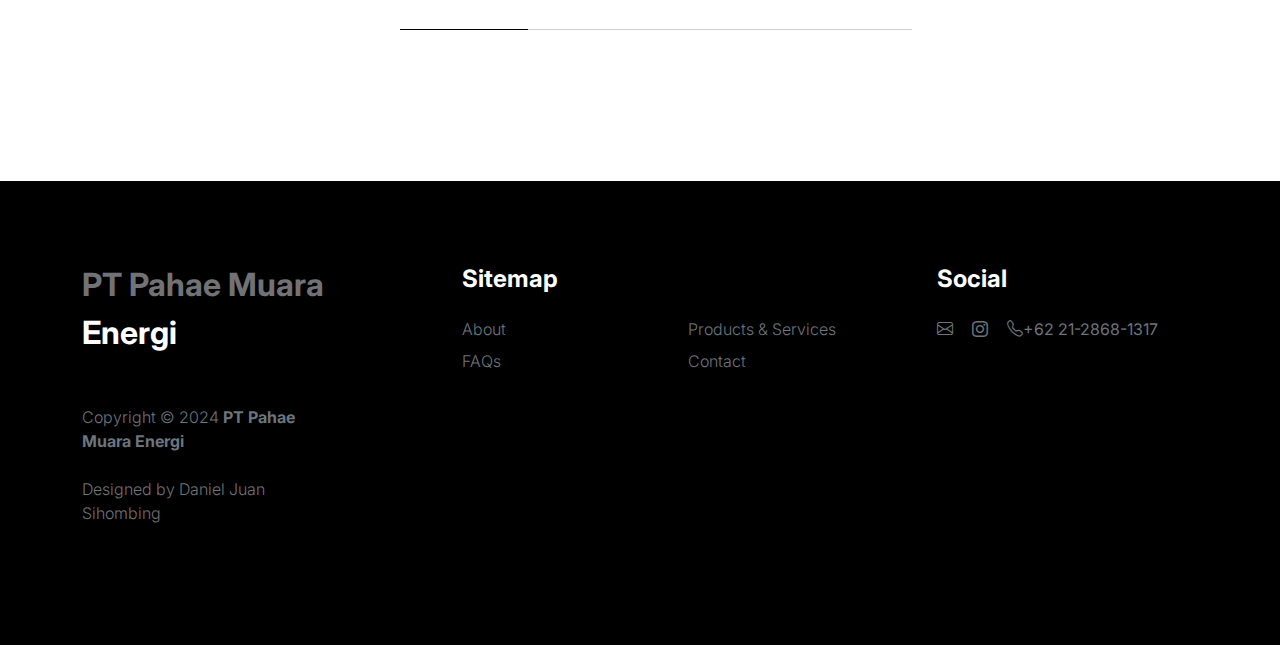
==== commit 94579f5d: "about.html" ====
--- a/about.html
+++ b/about.html
@@ -271,6 +271,7 @@
                             <li><a href="mailto:sales@pahaemuaraenergi.co.id" class="social-icon-link bi-envelope"></a></li>
                             
                             <li><a href="https://www.instagram.com/pahaemuaraenergi/" class="social-icon-link bi-instagram"></a></li>
+                            <li><a href="tel:+6221-2868-1317" class="social-icon-link bi-telephone">+62 21-2868-1317</a></li>
 
                             <!--
                             <li><a href="#" class="social-icon-link bi-skype"></a></li>
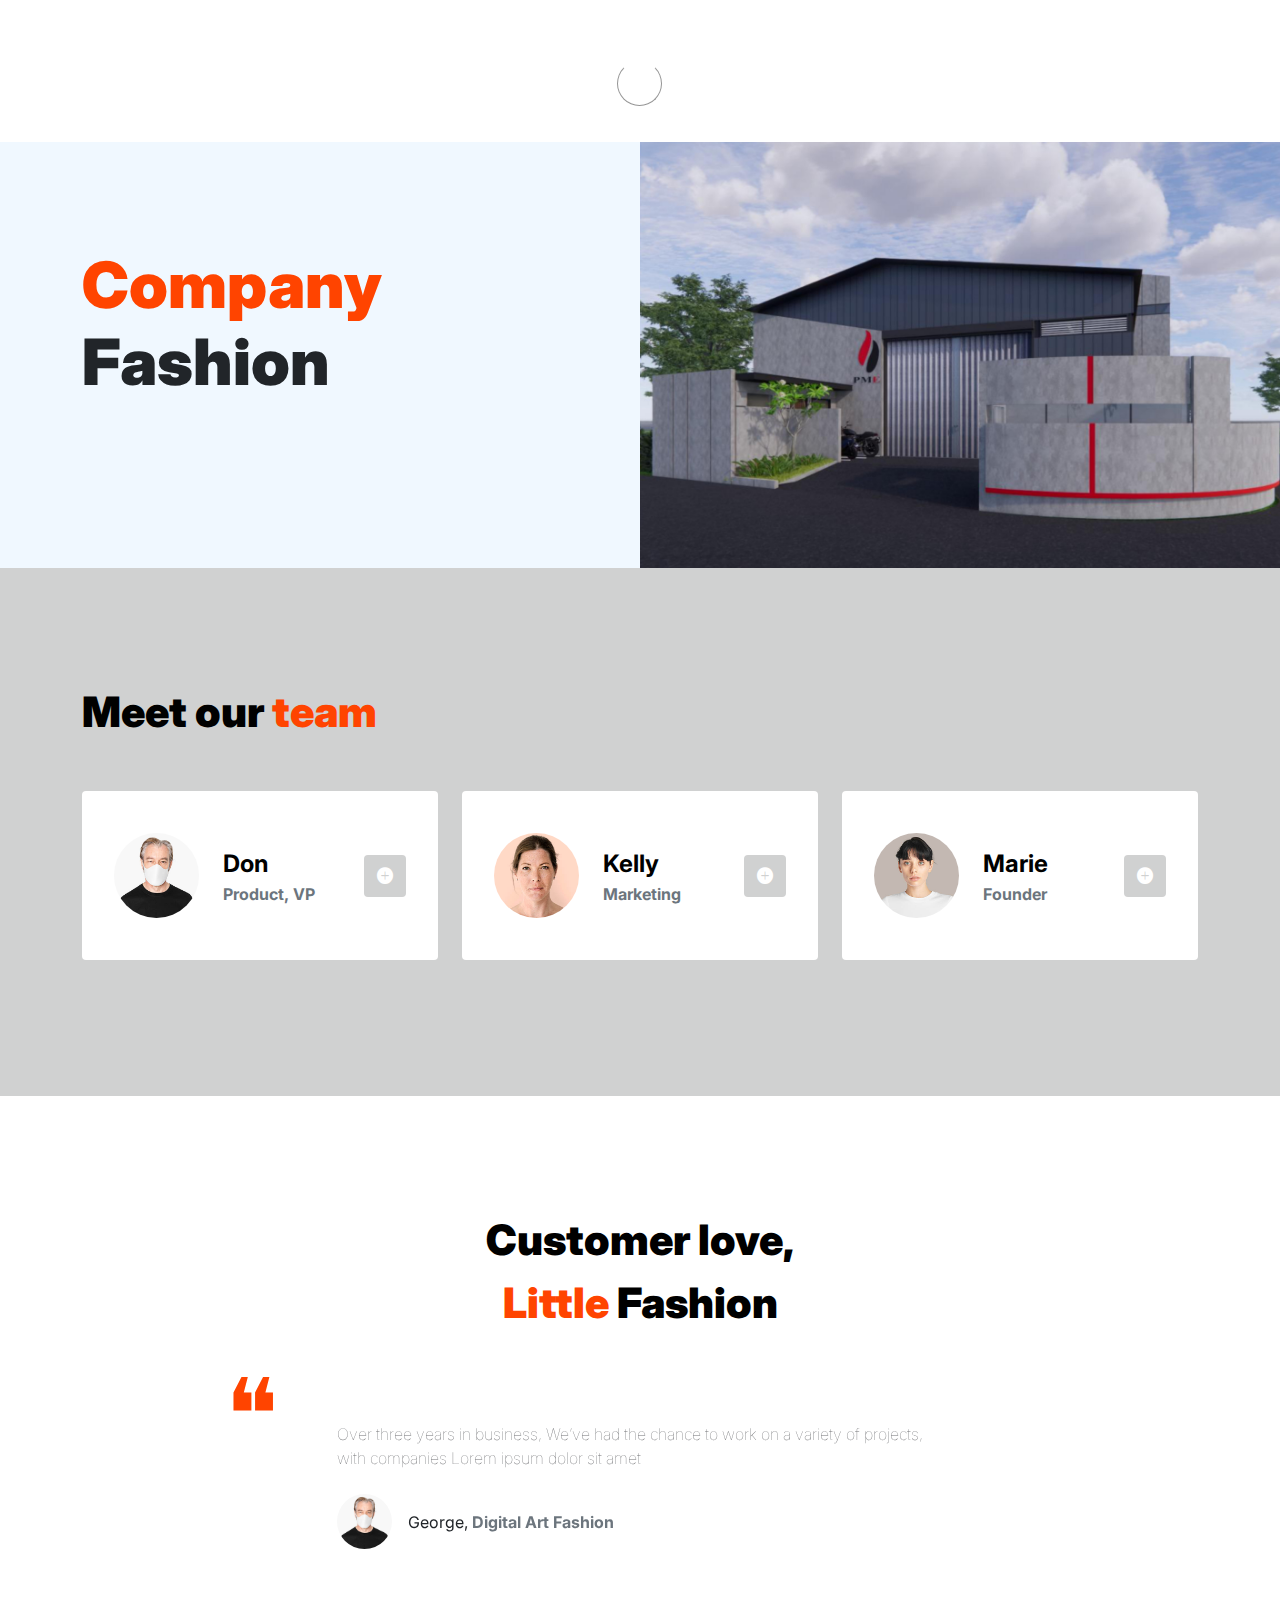
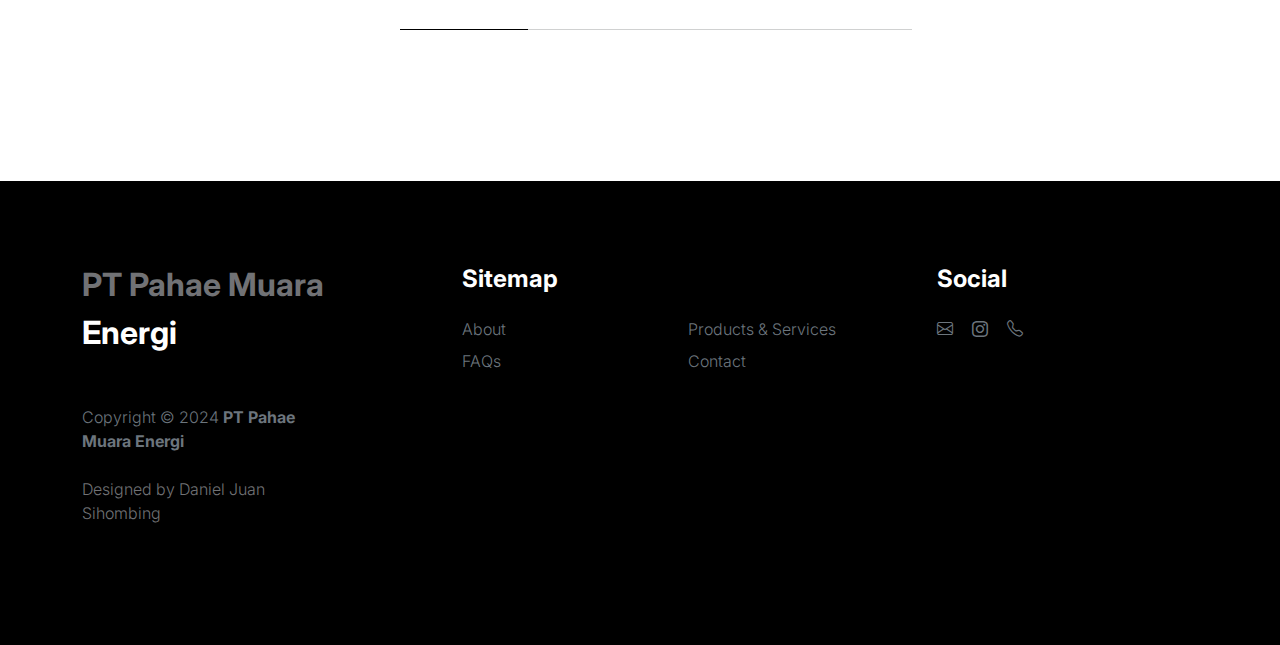
==== commit 2ee2b018: "about.html" ====
--- a/about.html
+++ b/about.html
@@ -271,7 +271,8 @@
                             <li><a href="mailto:sales@pahaemuaraenergi.co.id" class="social-icon-link bi-envelope"></a></li>
                             
                             <li><a href="https://www.instagram.com/pahaemuaraenergi/" class="social-icon-link bi-instagram"></a></li>
-                            <li><a href="tel:+6221-2868-1317" class="social-icon-link bi-telephone">+62 21-2868-1317</a></li>
+                            
+                            <li><a href="tel:+6221-2868-1317" class="social-icon-link bi-telephone"></a></li>
 
                             <!--
                             <li><a href="#" class="social-icon-link bi-skype"></a></li>
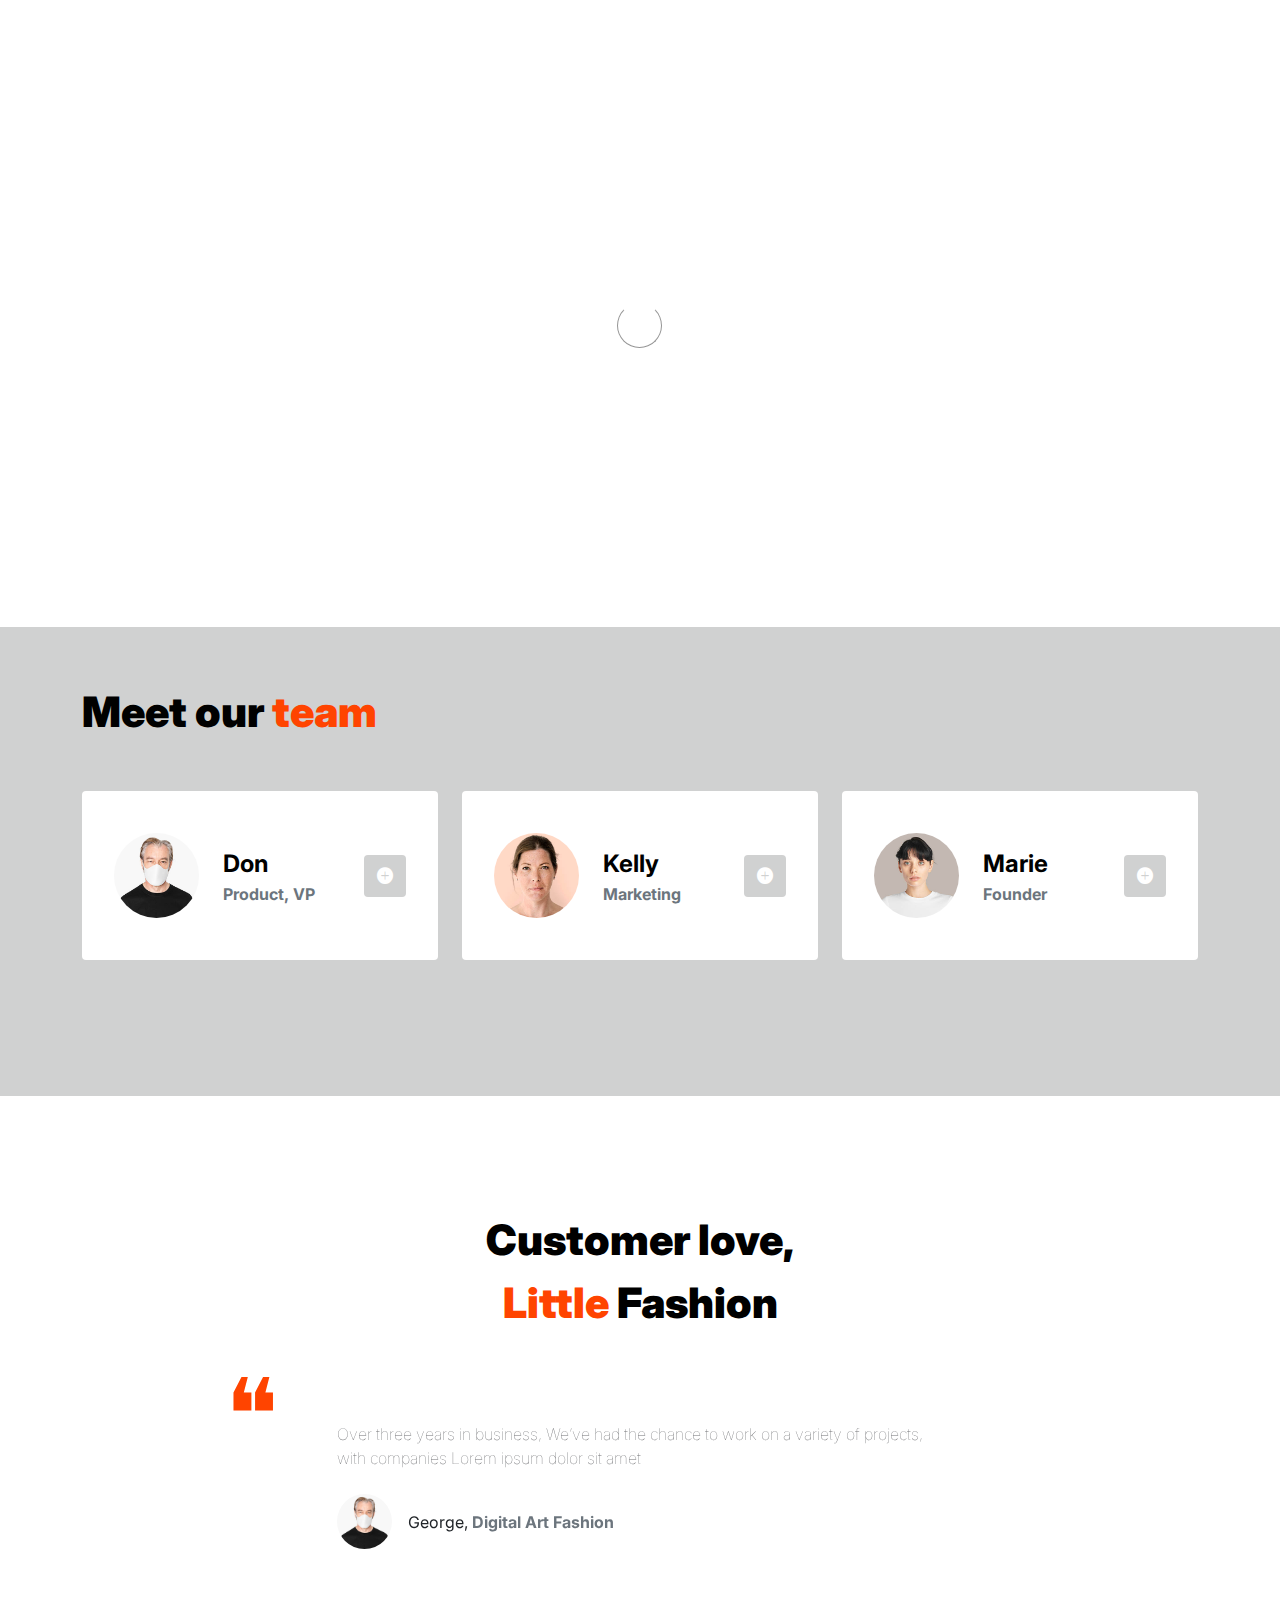
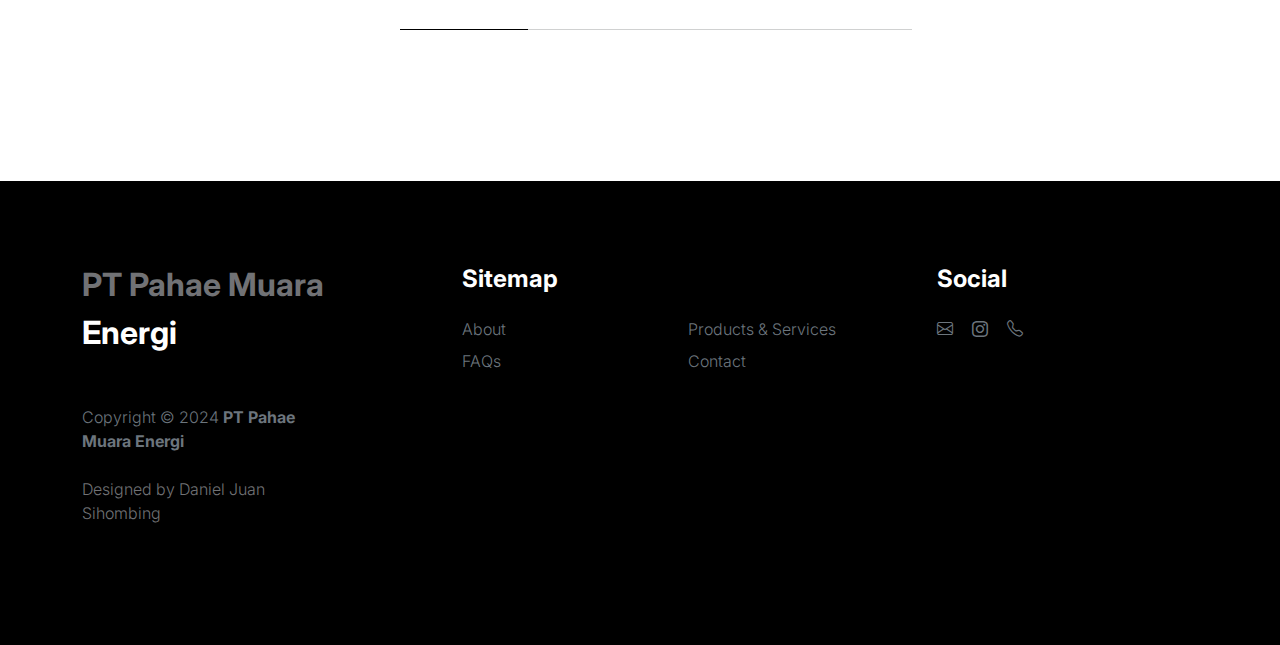
==== commit fe973924: "about.html" ====
--- a/about.html
+++ b/about.html
@@ -272,7 +272,7 @@
                             
                             <li><a href="https://www.instagram.com/pahaemuaraenergi/" class="social-icon-link bi-instagram"></a></li>
                             
-                            <li><a href="tel:+6221-2868-1317" class="social-icon-link bi-telephone"></a></li>
+                            <li><a href="tel:+6221-3874-5172" class="social-icon-link bi-telephone"></a></li>
 
                             <!--
                             <li><a href="#" class="social-icon-link bi-skype"></a></li>
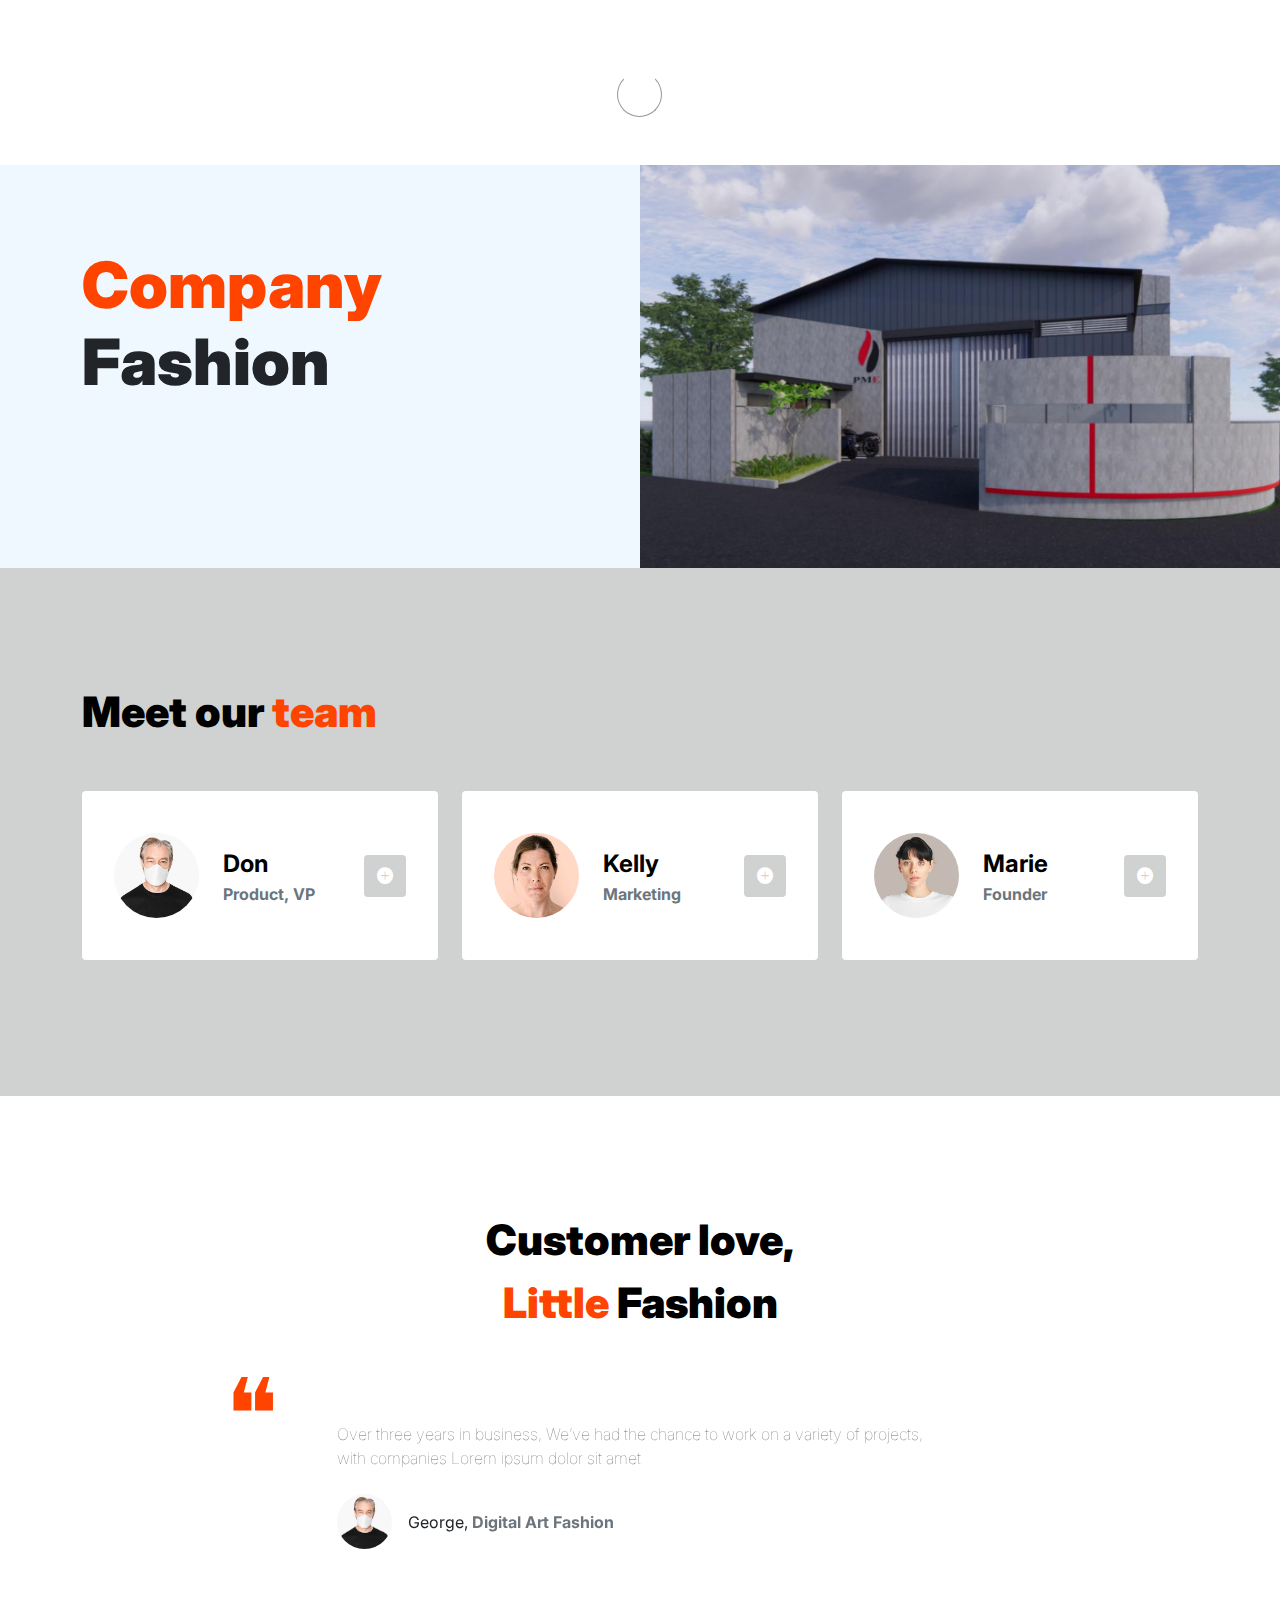
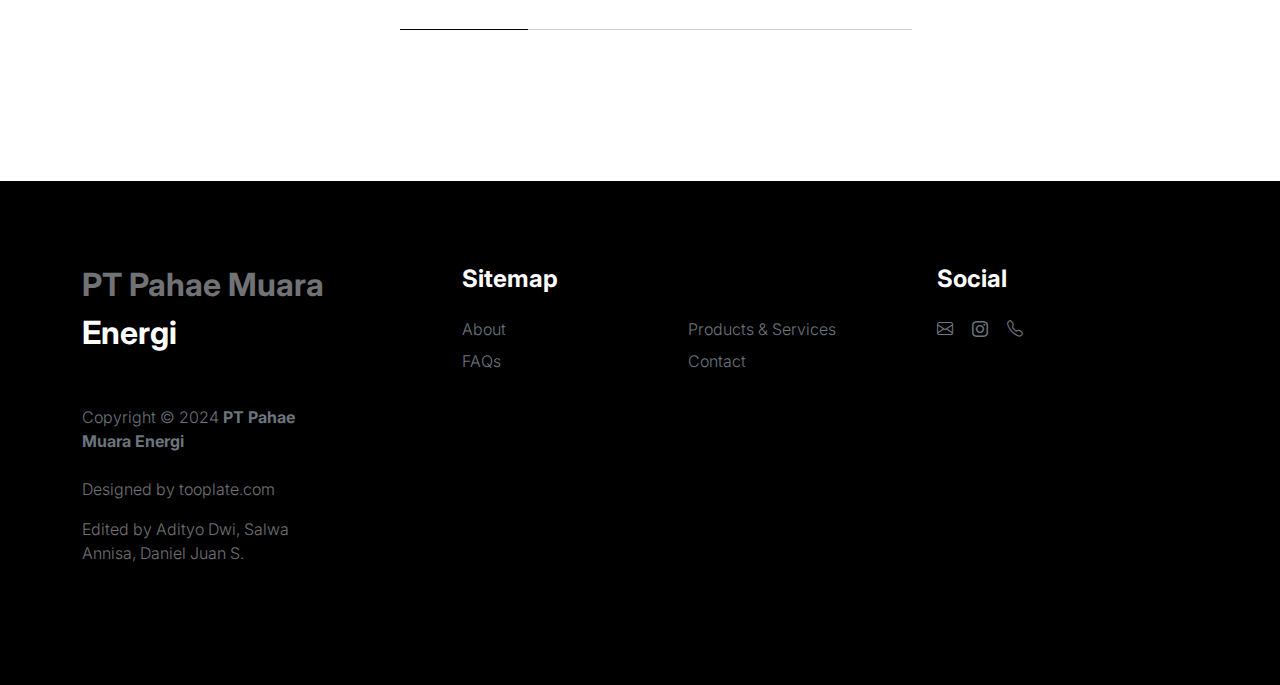
==== commit 0adfd6b3: "about.html" ====
--- a/about.html
+++ b/about.html
@@ -237,7 +237,8 @@
                         <h4 class="text-white mb-3"><a href="index.html">PT Pahae Muara</a> Energi</h4>
                         <p class="copyright-text text-muted mt-lg-5 mb-4 mb-lg-0">Copyright © 2024 <strong>PT Pahae Muara Energi</strong></p>
                         <br>
-                        <p class="copyright-text">Designed by <a href="https://www.instagram.com/danieljuans/" target="_blank">Daniel Juan Sihombing</a></p>
+                        <p class="copyright-text">Designed by <a href="https://www.tooplate.com/" target="_blank">tooplate.com</a></p>
+                        <p class="copyright-text">Edited by <a href="https://https://didieu.com/" target="_blank">Adityo Dwi</a><a>, </a><a href="https://www.instagram.com/salwa_annisaaa/" target="_blank">Salwa Annisa</a><a>, </a><a href="https://www.instagram.com/danieljuans/" target="_blank">Daniel Juan S.</a></p>
                     </div>
 
                     <div class="col-lg-5 col-8">
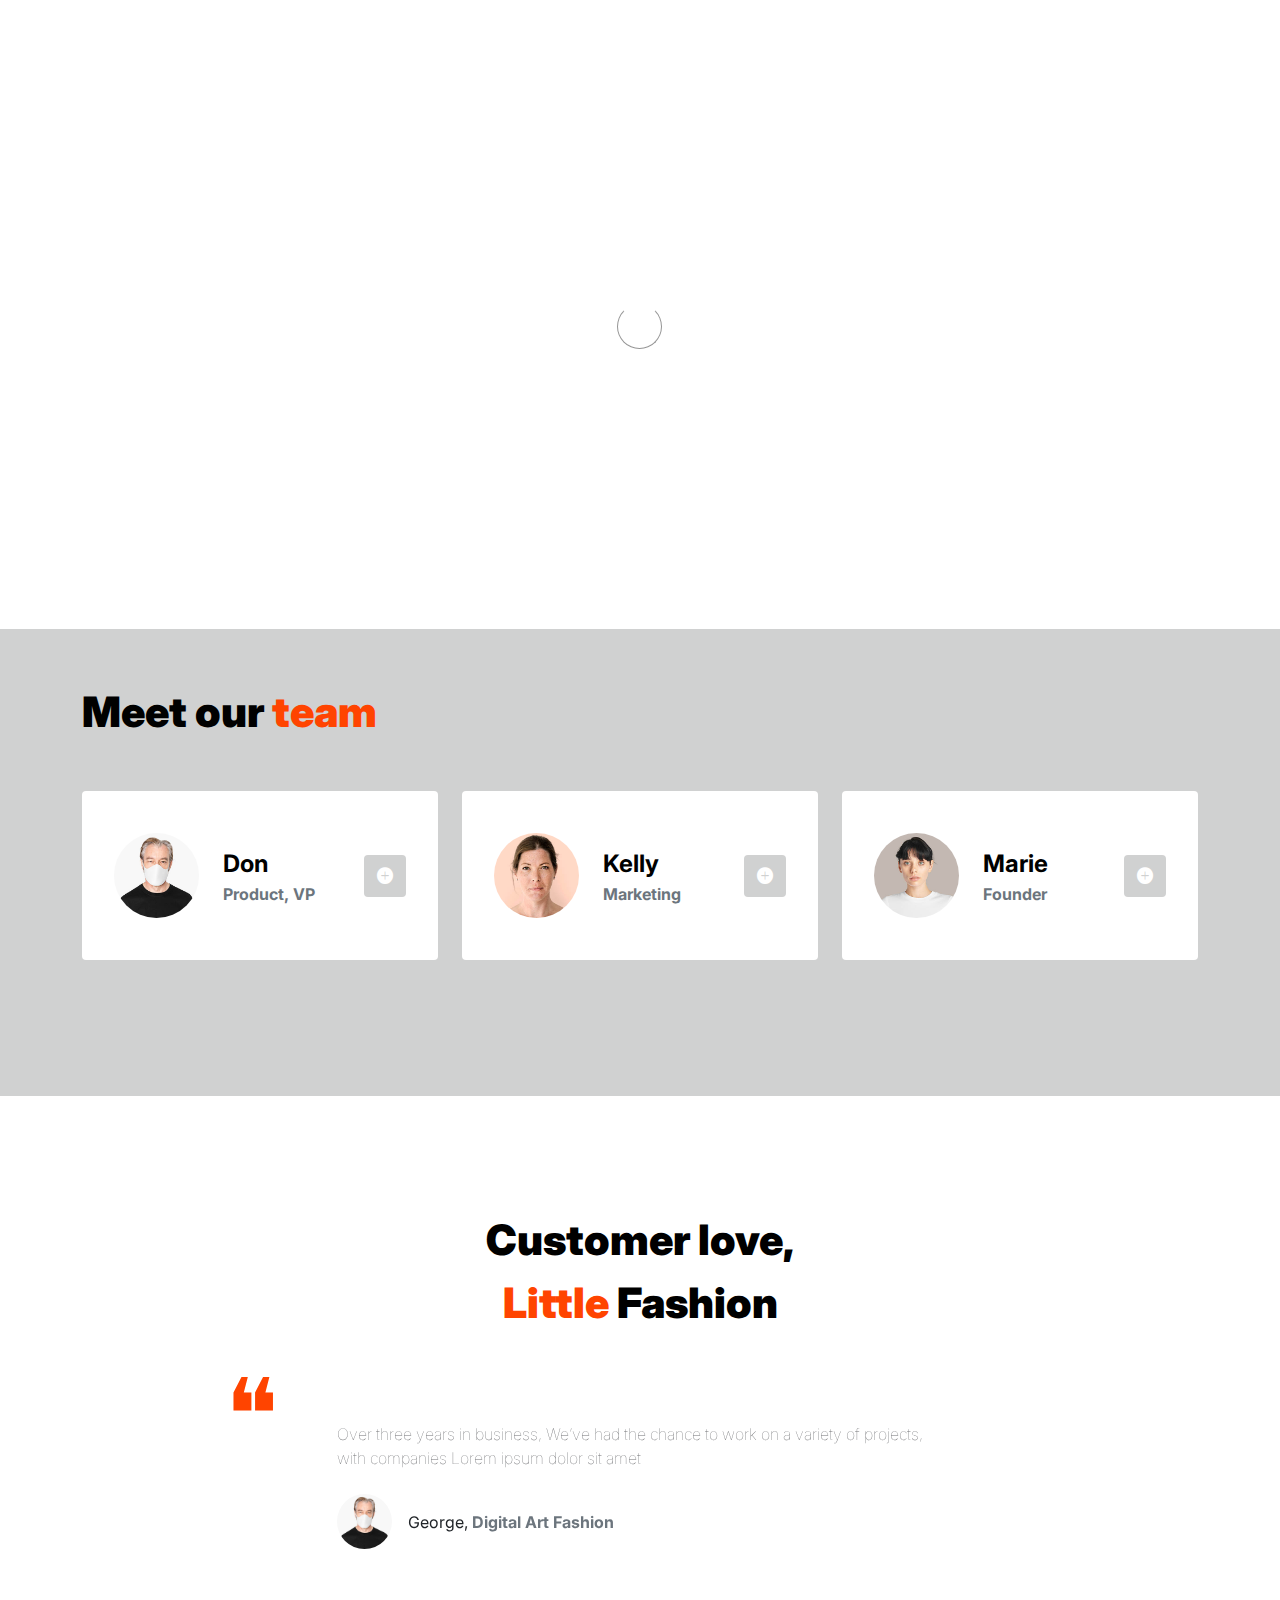
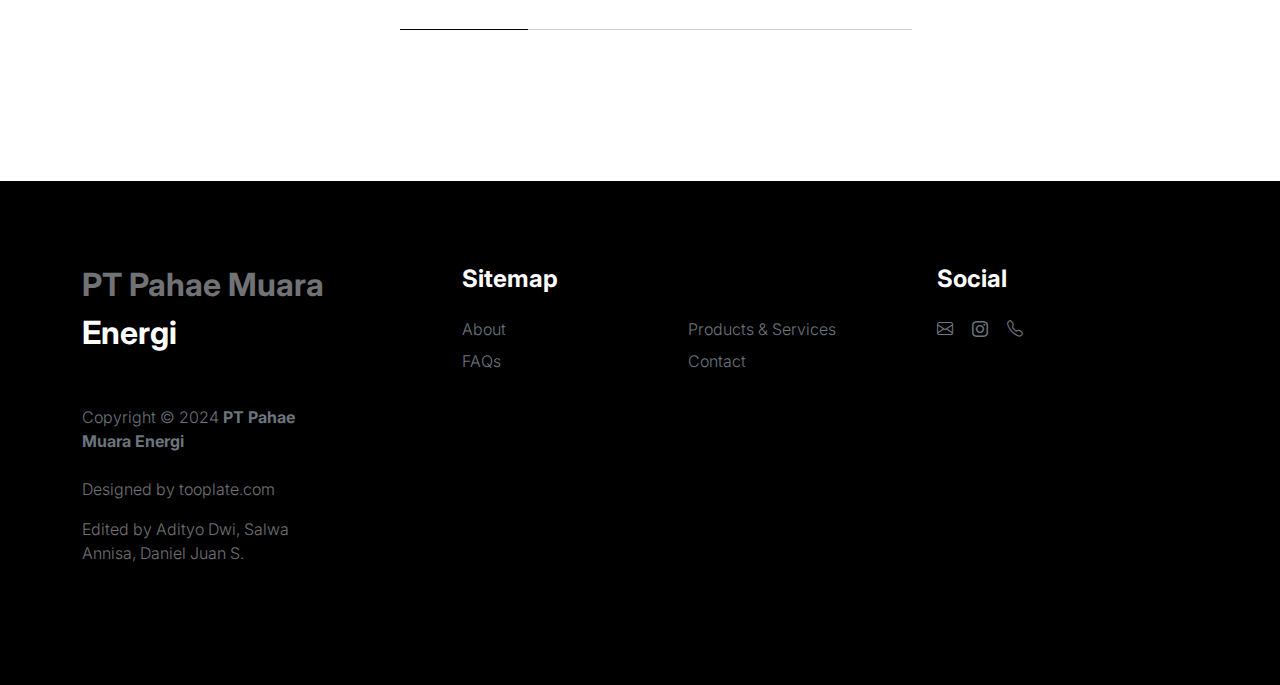
==== commit ab318803: "about.html" ====
--- a/about.html
+++ b/about.html
@@ -238,7 +238,7 @@
                         <p class="copyright-text text-muted mt-lg-5 mb-4 mb-lg-0">Copyright © 2024 <strong>PT Pahae Muara Energi</strong></p>
                         <br>
                         <p class="copyright-text">Designed by <a href="https://www.tooplate.com/" target="_blank">tooplate.com</a></p>
-                        <p class="copyright-text">Edited by <a href="https://https://didieu.com/" target="_blank">Adityo Dwi</a><a>, </a><a href="https://www.instagram.com/salwa_annisaaa/" target="_blank">Salwa Annisa</a><a>, </a><a href="https://www.instagram.com/danieljuans/" target="_blank">Daniel Juan S.</a></p>
+                        <p class="copyright-text">Edited by <a href="https://didieu.com/" target="_blank">Adityo Dwi</a><a>, </a><a href="https://www.instagram.com/salwa_annisaaa/" target="_blank">Salwa Annisa</a><a>, </a><a href="https://www.instagram.com/danieljuans/" target="_blank">Daniel Juan S.</a></p>
                     </div>
 
                     <div class="col-lg-5 col-8">
